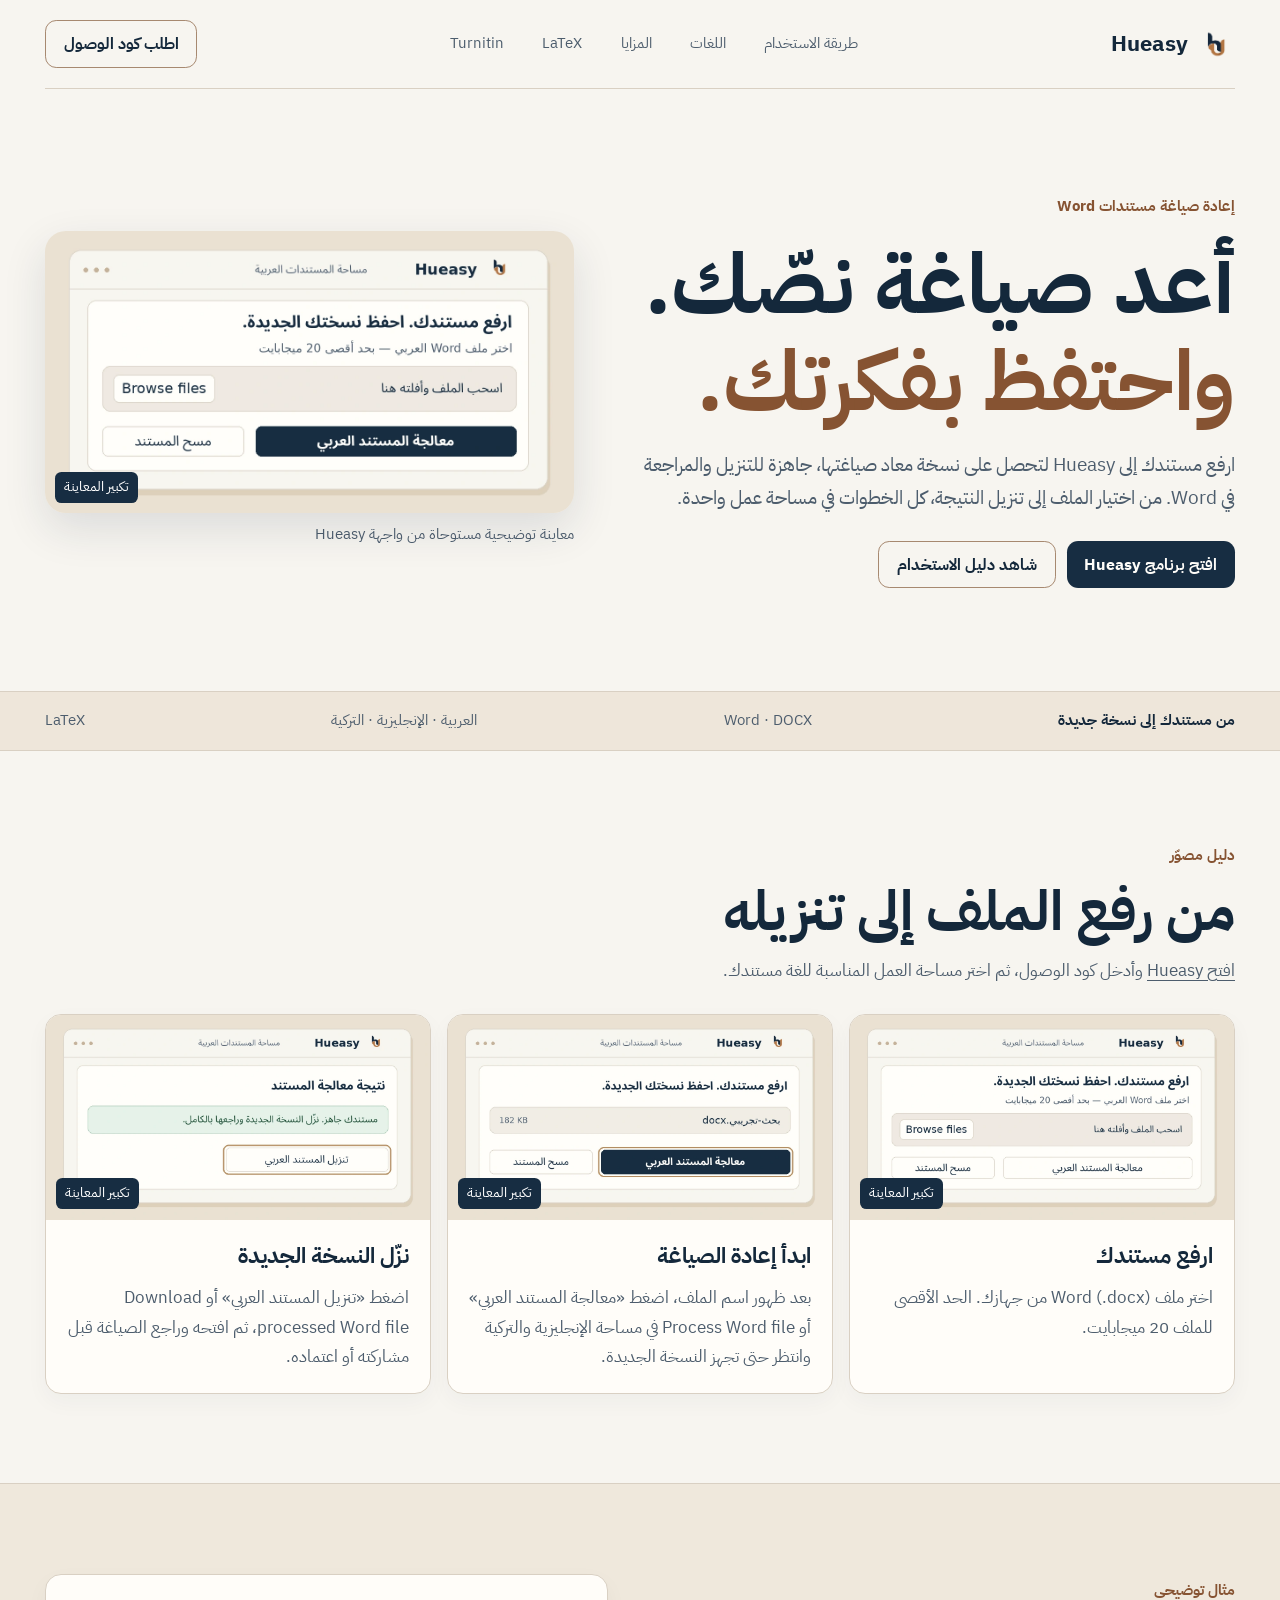
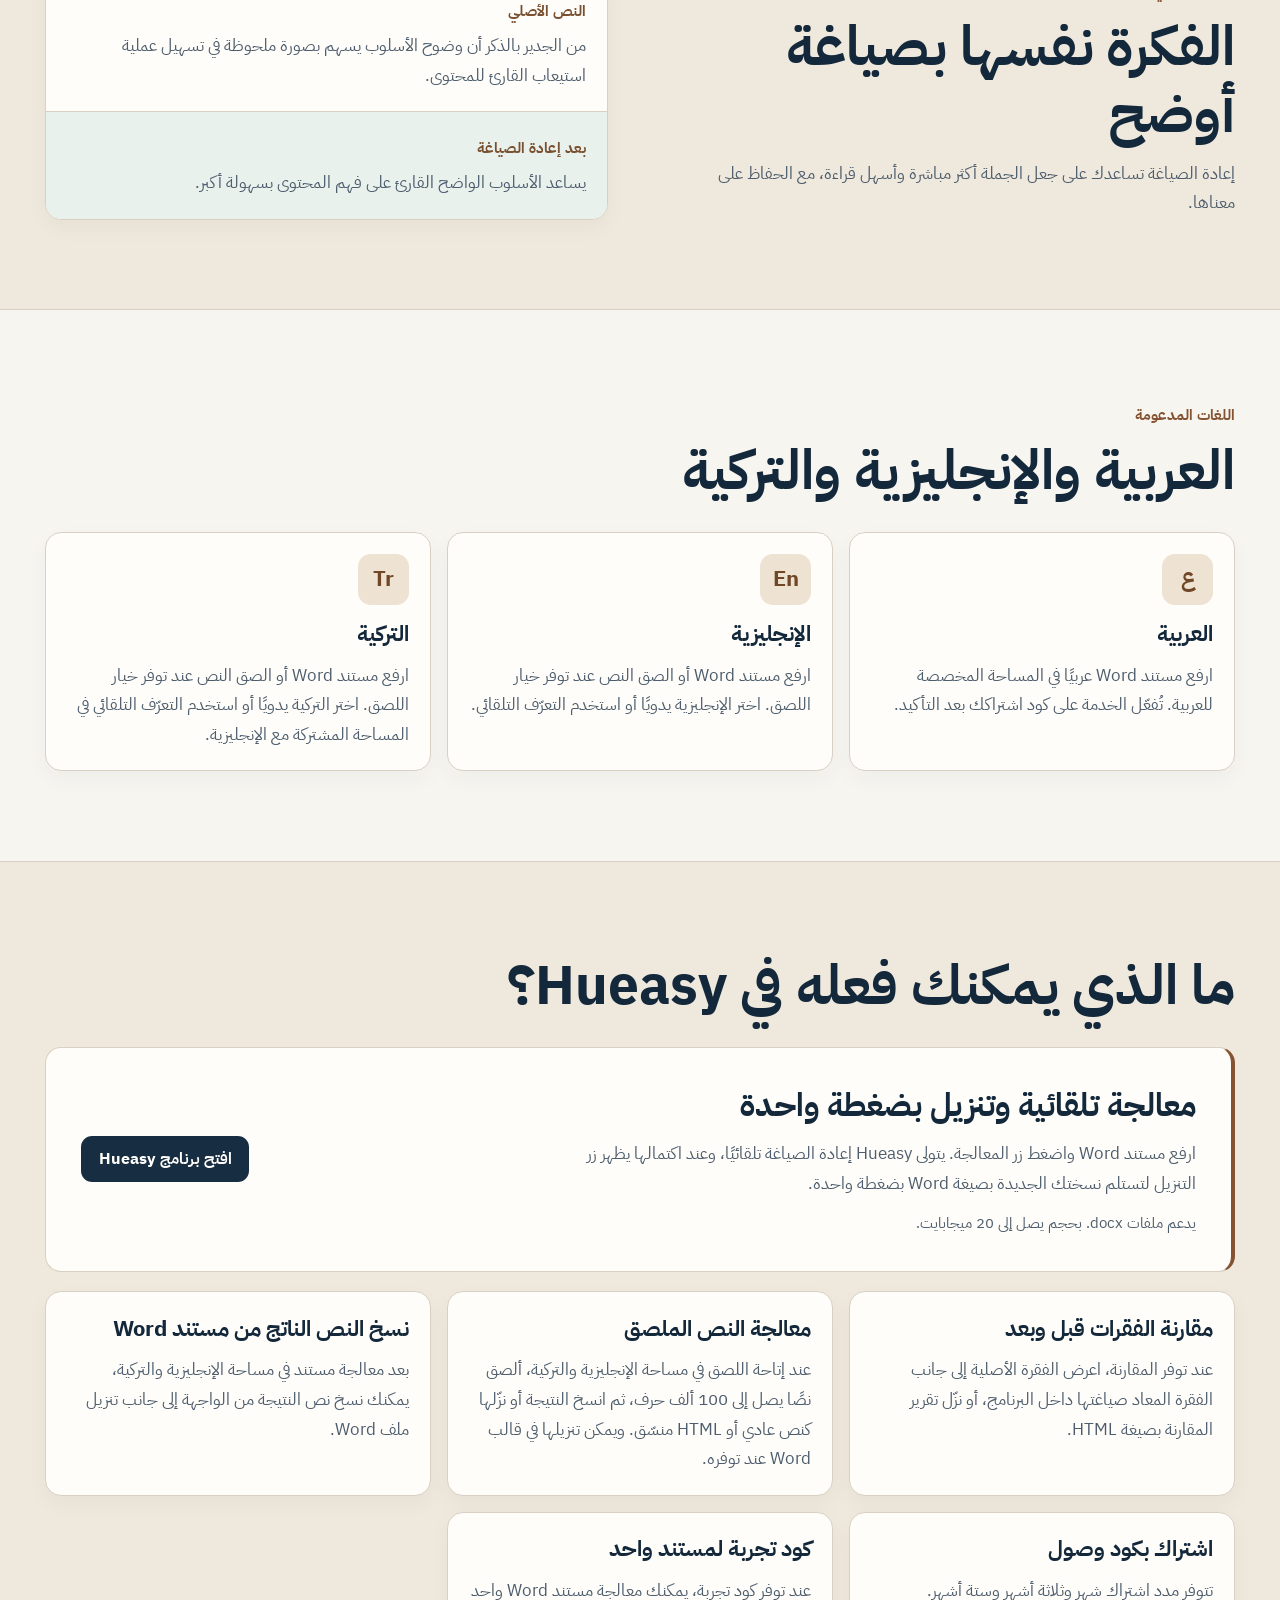
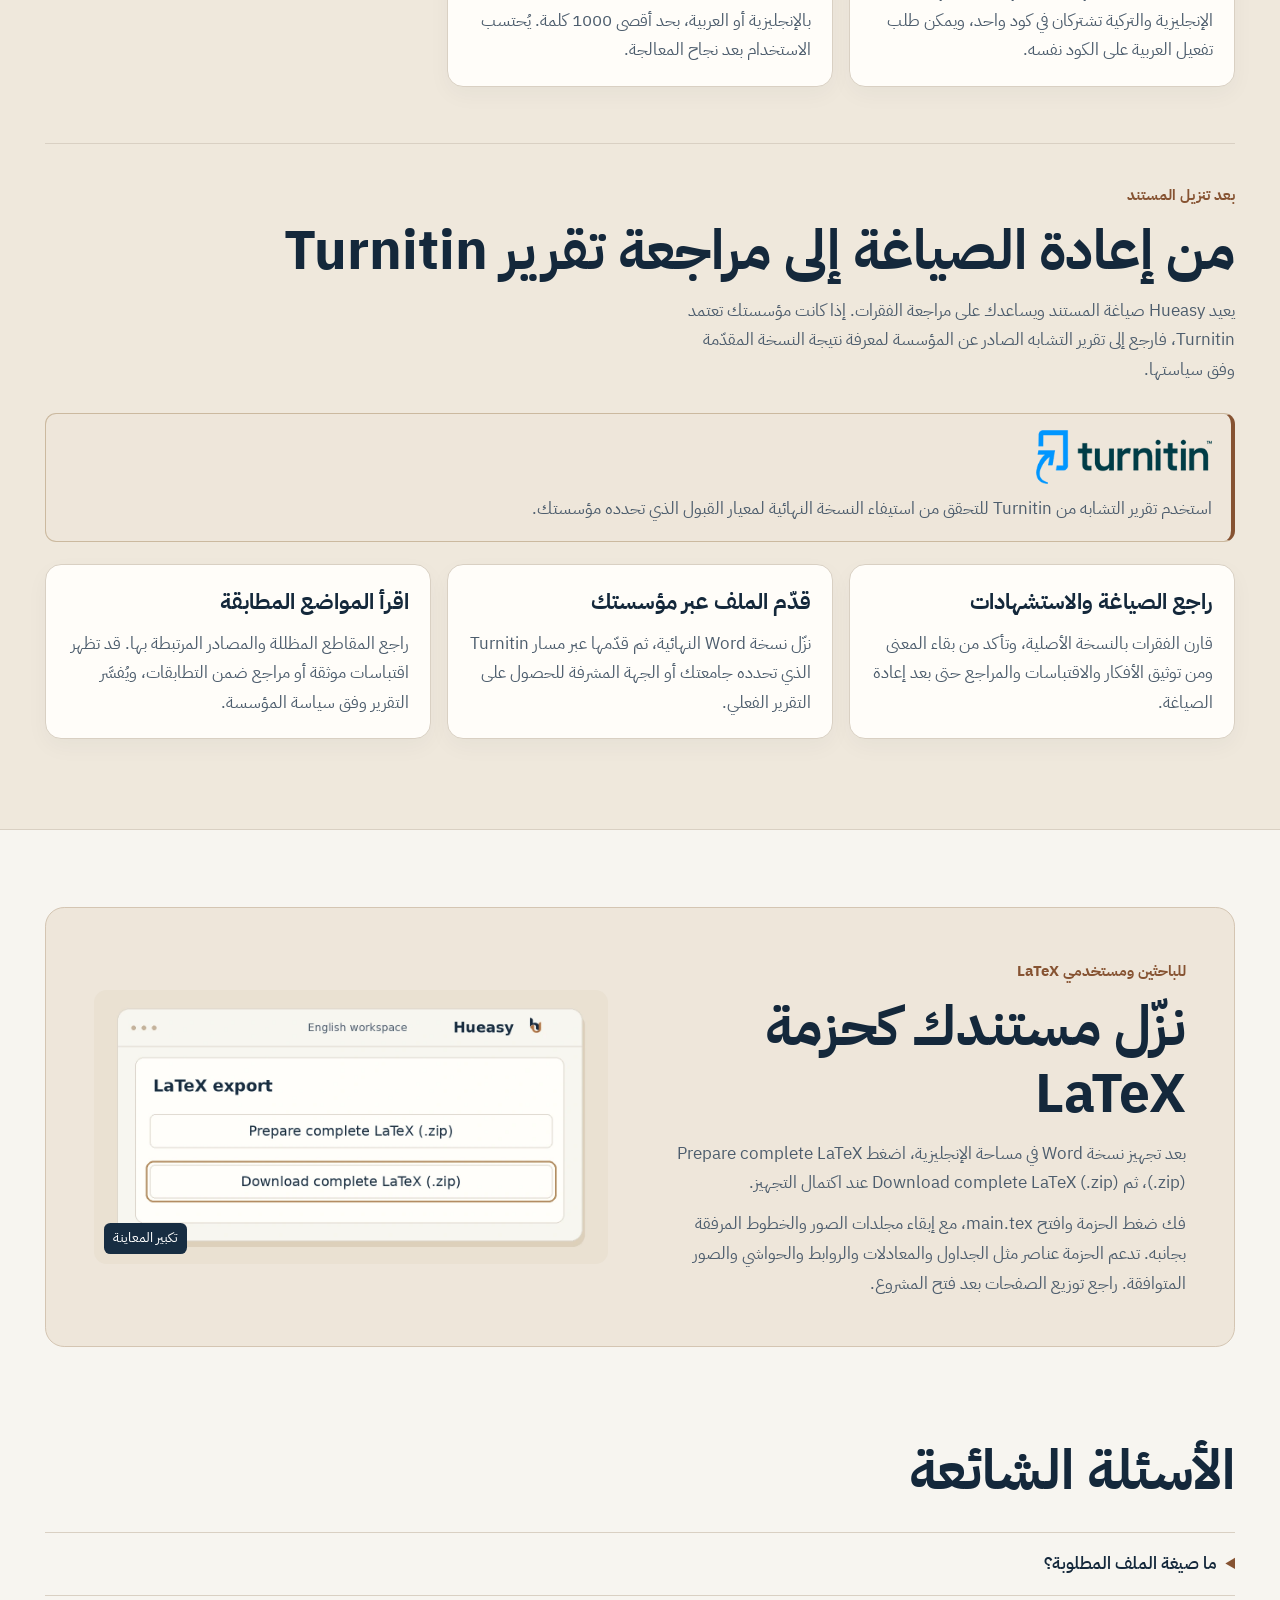
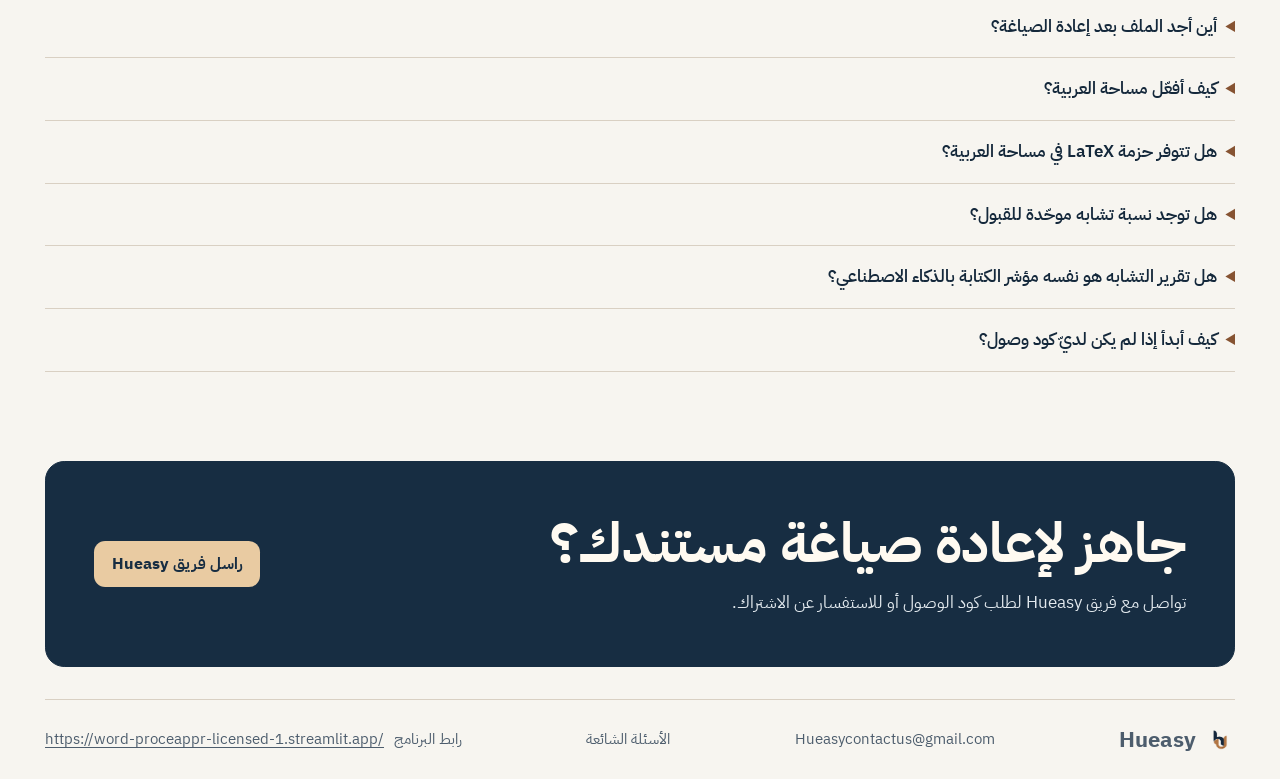
==== hueasy-guide/index.html @ 7aa5fb66 "Integrate Turnitin review into the Hueasy features section" ====
<!doctype html>
<html lang="ar" dir="rtl">
<head>
<meta charset="utf-8">
<meta name="viewport" content="width=device-width,initial-scale=1">
<meta name="description" content="دليل Hueasy لإعادة صياغة مستندات Word بالعربية والإنجليزية والتركية، مع خيار تصدير LaTeX من مساحة الإنجليزية.">
<title>Hueasy | إعادة صياغة المستندات</title>
<link rel="icon" href="mark.png">
<link rel="stylesheet" href="style.css">
</head>
<body>
<a class="skip" href="#main">انتقل إلى المحتوى</a>
<header class="shell nav">
<a href="#" class="brand"><img src="mark.png" alt="" width="38" height="38"><b dir="ltr">Hueasy</b></a>
<nav aria-label="التنقل الرئيسي"><a href="#guide">طريقة الاستخدام</a><a href="#languages">اللغات</a><a href="#features">المزايا</a><a href="#latex">LaTeX</a><a href="#turnitin">Turnitin</a></nav>
<a class="button outline" href="mailto:Hueasycontactus@gmail.com">اطلب كود الوصول</a>
</header>
<main id="main">
<section class="hero shell" aria-labelledby="title">
<div><span class="eyebrow">إعادة صياغة مستندات Word</span>
<h1 id="title">أعد صياغة نصّك.<br><em>واحتفظ بفكرتك.</em></h1>
<p>ارفع مستندك إلى <bdi>Hueasy</bdi> لتحصل على نسخة معاد صياغتها، جاهزة للتنزيل والمراجعة في <bdi>Word</bdi>. من اختيار الملف إلى تنزيل النتيجة، كل الخطوات في مساحة عمل واحدة.</p>
<div class="hero-actions"><a class="button primary" href="https://word-proceappr-licensed-1.streamlit.app/">افتح برنامج Hueasy</a><a class="button outline" href="#guide">شاهد دليل الاستخدام</a></div>
</div>
<figure class="hero-preview"><a class="image-link" href="hero.webp"><img class="hero-art" src="hero.webp" alt="معاينة لواجهة Hueasy في مساحة المستندات العربية، تظهر فيها منطقة رفع الملف وزر المعالجة" width="1200" height="640" fetchpriority="high"><span class="image-action">تكبير المعاينة</span></a><figcaption>معاينة توضيحية مستوحاة من واجهة Hueasy</figcaption></figure>
</section>
<div class="strip"><div class="shell"><span>من مستندك إلى نسخة جديدة</span><span><bdi>Word · DOCX</bdi></span><span>العربية · الإنجليزية · التركية</span><span><bdi>LaTeX</bdi></span></div></div>
<section id="guide" class="section shell">
<div class="section-head"><span class="eyebrow">دليل مصوّر</span><h2>من رفع الملف إلى تنزيله</h2><p><a class="app-link" href="https://word-proceappr-licensed-1.streamlit.app/">افتح <bdi>Hueasy</bdi></a> وأدخل كود الوصول، ثم اختر مساحة العمل المناسبة للغة مستندك.</p></div>
<div class="cards">
<article><a class="image-link" href="upload.webp"><img src="upload.webp" width="1200" height="640" alt="معاينة لمنطقة رفع ملف Word وزر تصفح الملفات" loading="lazy"><span class="image-action">تكبير المعاينة</span></a><div class="card-copy"><h3>ارفع مستندك</h3><p>اختر ملف <bdi>Word (.docx)</bdi> من جهازك. الحد الأقصى للملف 20 ميجابايت.</p></div></article>
<article><a class="image-link" href="rewrite.webp"><img src="rewrite.webp" width="1200" height="640" alt="معاينة لملف محدد مع إبراز زر معالجة المستند العربي" loading="lazy"><span class="image-action">تكبير المعاينة</span></a><div class="card-copy"><h3>ابدأ إعادة الصياغة</h3><p>بعد ظهور اسم الملف، اضغط «معالجة المستند العربي» أو <bdi>Process Word file</bdi> في مساحة الإنجليزية والتركية وانتظر حتى تجهز النسخة الجديدة.</p></div></article>
<article><a class="image-link" href="download.webp"><img src="download.webp" width="1200" height="640" alt="معاينة لرسالة اكتمال المعالجة وزر تنزيل المستند العربي" loading="lazy"><span class="image-action">تكبير المعاينة</span></a><div class="card-copy"><h3>نزّل النسخة الجديدة</h3><p>اضغط «تنزيل المستند العربي» أو <bdi>Download processed Word file</bdi>، ثم افتحه وراجع الصياغة قبل مشاركته أو اعتماده.</p></div></article>
</div>
</section>
<section class="section tint" id="example"><div class="shell split">
<div><span class="eyebrow">مثال توضيحي</span><h2>الفكرة نفسها بصياغة أوضح</h2><p>إعادة الصياغة تساعدك على جعل الجملة أكثر مباشرة وأسهل قراءة، مع الحفاظ على معناها.</p></div>
<div class="sample"><div><small>النص الأصلي</small><p>من الجدير بالذكر أن وضوح الأسلوب يسهم بصورة ملحوظة في تسهيل عملية استيعاب القارئ للمحتوى.</p></div><div><small>بعد إعادة الصياغة</small><p>يساعد الأسلوب الواضح القارئ على فهم المحتوى بسهولة أكبر.</p></div></div>
</div></section>
<section class="section shell" id="languages"><div class="section-head"><span class="eyebrow">اللغات المدعومة</span><h2>العربية والإنجليزية والتركية</h2></div>
<div class="cards languages">
<article><span class="monogram" aria-hidden="true">ع</span><h3>العربية</h3><p>ارفع مستند Word عربيًا في المساحة المخصصة للعربية. تُفعّل الخدمة على كود اشتراكك بعد التأكيد.</p></article>
<article><span class="monogram" aria-hidden="true" dir="ltr">En</span><h3>الإنجليزية</h3><p>ارفع مستند Word أو الصق النص عند توفر خيار اللصق. اختر الإنجليزية يدويًا أو استخدم التعرّف التلقائي.</p></article>
<article><span class="monogram" aria-hidden="true" dir="ltr">Tr</span><h3>التركية</h3><p>ارفع مستند Word أو الصق النص عند توفر خيار اللصق. اختر التركية يدويًا أو استخدم التعرّف التلقائي في المساحة المشتركة مع الإنجليزية.</p></article>
</div></section>
<section class="section tint" id="features"><div class="shell">
<div class="section-head"><h2>ما الذي يمكنك فعله في Hueasy؟</h2></div>
<div class="feature-workflow">
<div><h3>معالجة تلقائية وتنزيل بضغطة واحدة</h3>
<p>ارفع مستند <bdi>Word</bdi> واضغط زر المعالجة. يتولى <bdi>Hueasy</bdi> إعادة الصياغة تلقائيًا، وعند اكتمالها يظهر زر التنزيل لتستلم نسختك الجديدة بصيغة <bdi>Word</bdi> بضغطة واحدة.</p>
<p class="workflow-format">يدعم ملفات <bdi>.docx</bdi> بحجم يصل إلى 20 ميجابايت.</p></div>
<a class="button primary" href="https://word-proceappr-licensed-1.streamlit.app/">افتح برنامج Hueasy</a>
</div>
<div class="cards languages">
<article><h3>مقارنة الفقرات قبل وبعد</h3><p>عند توفر المقارنة، اعرض الفقرة الأصلية إلى جانب الفقرة المعاد صياغتها داخل البرنامج، أو نزّل تقرير المقارنة بصيغة <bdi>HTML</bdi>.</p></article>
<article><h3>معالجة النص الملصق</h3><p>عند إتاحة اللصق في مساحة الإنجليزية والتركية، ألصق نصًا يصل إلى 100 ألف حرف، ثم انسخ النتيجة أو نزّلها كنص عادي أو <bdi>HTML</bdi> منسّق. ويمكن تنزيلها في قالب Word عند توفره.</p></article>
<article><h3>نسخ النص الناتج من مستند Word</h3><p>بعد معالجة مستند في مساحة الإنجليزية والتركية، يمكنك نسخ نص النتيجة من الواجهة إلى جانب تنزيل ملف Word.</p></article>
<article><h3>اشتراك بكود وصول</h3><p>تتوفر مدد اشتراك شهر وثلاثة أشهر وستة أشهر. الإنجليزية والتركية تشتركان في كود واحد، ويمكن طلب تفعيل العربية على الكود نفسه.</p></article>
<article><h3>كود تجربة لمستند واحد</h3><p>عند توفر كود تجربة، يمكنك معالجة مستند <bdi>Word</bdi> واحد بالإنجليزية أو العربية، بحد أقصى 1000 كلمة. يُحتسب الاستخدام بعد نجاح المعالجة.</p></article>
</div>
<section class="feature-turnitin" id="turnitin" aria-labelledby="turnitin-title">
<div class="section-head"><span class="eyebrow">بعد تنزيل المستند</span><h2 id="turnitin-title">من إعادة الصياغة إلى مراجعة تقرير <bdi>Turnitin</bdi></h2><p>يعيد <bdi>Hueasy</bdi> صياغة المستند ويساعدك على مراجعة الفقرات. إذا كانت مؤسستك تعتمد <bdi>Turnitin</bdi>، فارجع إلى تقرير التشابه الصادر عن المؤسسة لمعرفة نتيجة النسخة المقدّمة وفق سياستها.</p></div>
<aside class="turnitin-notice" aria-label="إشعار حول Turnitin"><img src="turnitin-logo.png" alt="شعار Turnitin" width="250" height="76" loading="lazy"><p>استخدم تقرير التشابه من <bdi>Turnitin</bdi> للتحقق من استيفاء النسخة النهائية لمعيار القبول الذي تحدده مؤسستك.</p></aside>
<div class="cards languages turnitin-steps">
<article><h3>راجع الصياغة والاستشهادات</h3><p>قارن الفقرات بالنسخة الأصلية، وتأكد من بقاء المعنى ومن توثيق الأفكار والاقتباسات والمراجع حتى بعد إعادة الصياغة.</p></article>
<article><h3>قدّم الملف عبر مؤسستك</h3><p>نزّل نسخة Word النهائية، ثم قدّمها عبر مسار <bdi>Turnitin</bdi> الذي تحدده جامعتك أو الجهة المشرفة للحصول على التقرير الفعلي.</p></article>
<article><h3>اقرأ المواضع المطابقة</h3><p>راجع المقاطع المظللة والمصادر المرتبطة بها. قد تظهر اقتباسات موثقة أو مراجع ضمن التطابقات، ويُفسَّر التقرير وفق سياسة المؤسسة.</p></article>
</div>
</section>
</div></section>
<section class="shell latex" id="latex"><div class="split">
<div><span class="eyebrow">للباحثين ومستخدمي LaTeX</span><h2>نزّل مستندك كحزمة <bdi>LaTeX</bdi></h2><p>بعد تجهيز نسخة <bdi>Word</bdi> في مساحة الإنجليزية، اضغط <bdi>Prepare complete LaTeX (.zip)</bdi>، ثم <bdi>Download complete LaTeX (.zip)</bdi> عند اكتمال التجهيز.</p><p>فك ضغط الحزمة وافتح <bdi>main.tex</bdi>، مع إبقاء مجلدات الصور والخطوط المرفقة بجانبه. تدعم الحزمة عناصر مثل الجداول والمعادلات والروابط والحواشي والصور المتوافقة. راجع توزيع الصفحات بعد فتح المشروع.</p></div>
<a class="image-link" href="latex.webp"><img src="latex.webp" alt="معاينة لزر تجهيز حزمة LaTeX وزر تنزيلها في مساحة الإنجليزية" width="1200" height="640" loading="lazy"><span class="image-action">تكبير المعاينة</span></a>
</div></section>
<section class="section shell faq" id="faq"><div class="section-head"><h2>الأسئلة الشائعة</h2></div>
<details><summary>ما صيغة الملف المطلوبة؟</summary><p>اختر مستند <bdi>Word</bdi> بامتداد <bdi>.docx</bdi> وبحجم لا يزيد عن 20 ميجابايت. إذا كان مستندك بامتداد <bdi>.doc</bdi>، احفظ نسخة منه بصيغة <bdi>.docx</bdi> أولًا.</p></details>
<details><summary>أين أجد الملف بعد إعادة الصياغة؟</summary><p>يظهر زر تنزيل ملف <bdi>Word</bdi> في مساحة العمل عند اكتمال المعالجة. يظل الملف الأصلي على جهازك، وتُنزل النتيجة كنسخة مستقلة.</p></details>
<details><summary>كيف أفعّل مساحة العربية؟</summary><p>تواصل مع فريق <bdi>Hueasy</bdi> واطلب تفعيل مساحة العربية على كود اشتراكك الحالي.</p></details>
<details><summary>هل تتوفر حزمة LaTeX في مساحة العربية؟</summary><p>يظهر خيار تجهيز الحزمة في مساحة الإنجليزية. في مساحة العربية يمكنك تنزيل المستند المعاد صياغته بصيغة <bdi>Word</bdi>.</p></details>
<details><summary>هل توجد نسبة تشابه موحّدة للقبول؟</summary><p>ارجع إلى الحد وطريقة احتساب النسبة لدى مؤسستك، فقد تختلف المعايير بين المقررات والناشرين. تُراجع المواضع المطابقة والاستشهادات إلى جانب الرقم الإجمالي.</p></details>
<details><summary>هل تقرير التشابه هو نفسه مؤشر الكتابة بالذكاء الاصطناعي؟</summary><p>يقيس تقرير التشابه التطابق مع المصادر. مؤشر الكتابة بالذكاء الاصطناعي، عند إتاحته، يظهر بصورة منفصلة وتفسّره المؤسسة وفق سياستها.</p></details>
<details><summary>كيف أبدأ إذا لم يكن لديّ كود وصول؟</summary><p>راسل فريق <bdi>Hueasy</bdi> لطلب الكود ومعرفة خيارات الاشتراك.</p></details>
</section>
<section class="shell cta"><div><h2>جاهز لإعادة صياغة مستندك؟</h2><p>تواصل مع فريق <bdi>Hueasy</bdi> لطلب كود الوصول أو للاستفسار عن الاشتراك.</p></div><a class="button primary" href="mailto:Hueasycontactus@gmail.com">راسل فريق Hueasy</a></section>
</main>
<footer class="shell footer"><a class="brand" href="#"><img src="mark.png" alt="" width="30" height="30"><b dir="ltr">Hueasy</b></a><a href="mailto:Hueasycontactus@gmail.com" dir="ltr">Hueasycontactus@gmail.com</a><a href="#faq">الأسئلة الشائعة</a><div class="footer-app"><span>رابط البرنامج</span><a class="app-link" href="https://word-proceappr-licensed-1.streamlit.app/" dir="ltr">https://word-proceappr-licensed-1.streamlit.app/</a></div></footer>
</body></html>
---- hueasy-guide/style.css ----
@import url('https://fonts.googleapis.com/css2?family=IBM+Plex+Sans+Arabic:wght@400;500;600;700&display=swap');
:root{--bg:#0a1022;--panel:#141d36;--off:#eff1ff;--muted:#c0c9e1;--accent:#c4afff;--line:#333d5f;color-scheme:dark;font-family:"IBM Plex Sans Arabic",Tahoma,Arial,sans-serif;background:var(--bg);color:var(--off)}
*{box-sizing:border-box}html{scroll-behavior:smooth}body{margin:0;font-size:1.06rem;line-height:1.75}a{color:inherit;text-decoration:none}img{display:block;max-width:100%;height:auto}h1,h2,h3,p{margin:0}h1{font-size:clamp(2.8rem,6.6vw,6rem);line-height:1.15;letter-spacing:-.055em;margin:.45rem 0 1.2rem}h1 em{font-style:normal;color:var(--accent)}h2{font-size:clamp(2rem,4.3vw,3.45rem);letter-spacing:-.035em;line-height:1.22}h3{font-size:1.4rem;line-height:1.4}p{color:var(--muted);margin-block-start:.7rem;max-inline-size:55ch}.shell{width:min(100% - 3rem,1190px);margin-inline:auto}.skip{position:fixed;inset-inline-start:1rem;top:-100px;background:white;color:#101630;padding:.6rem 1rem;z-index:2}.skip:focus{top:1rem}
.nav,.footer{display:flex;align-items:center;justify-content:space-between;gap:1.1rem;padding-block:1.25rem}.nav{border-bottom:1px solid var(--line)}.nav nav{display:flex;gap:clamp(.8rem,3vw,2.4rem);font-size:.96rem;color:var(--muted)}.brand{display:inline-flex;align-items:center;gap:.55rem;font-size:1.4rem;white-space:nowrap}.brand img{border-radius:.45rem}.button{display:inline-flex;align-items:center;justify-content:center;min-height:44px;padding:.55rem 1.1rem;border-radius:.7rem;font-weight:700;font-size:1rem}.primary{background:var(--accent);color:#17112d}.outline{border:1px solid #7766a6;color:#e5d9ff}.button:hover{filter:brightness(1.12)}a:focus-visible,summary:focus-visible{outline:2px solid var(--accent);outline-offset:5px}
.hero{display:grid;grid-template-columns:1.13fr 1fr;gap:2rem;align-items:center;padding-block:clamp(3.1rem,8vw,6.8rem)}.hero p{font-size:1.18rem;margin-block-end:1.6rem}.hero-art{width:100%;border-radius:1.3rem;box-shadow:0 20px 75px #070816;aspect-ratio:3/2;object-fit:cover}.eyebrow{color:var(--accent);font-size:.92rem;font-weight:700;display:inline-block;margin-block-end:.55rem}.strip{background:#111a32;border-block:1px solid var(--line)}.strip .shell{display:flex;justify-content:space-between;gap:1rem;flex-wrap:wrap;padding-block:1rem;font-size:.92rem;color:var(--muted)}.strip span:first-child{color:var(--off);font-weight:700}
.section{padding-block:clamp(3.2rem,7vw,6rem);scroll-margin-top:1rem}.section-head{margin-bottom:1.75rem}.cards{display:grid;grid-template-columns:repeat(3,1fr);gap:1rem}.cards article,.sample{background:var(--panel);border:1px solid var(--line);border-radius:1rem;overflow:hidden}.cards img{width:100%;aspect-ratio:15/8;object-fit:cover}.card-copy,.languages article,.sample div{padding:1.3rem}.tint{background:#101930;border-block:1px solid var(--line)}.split{display:grid;grid-template-columns:1fr 1fr;align-items:center;gap:clamp(1.1rem,5vw,4.5rem)}.sample div+div{border-top:1px solid var(--line);background:#29224e}.sample small{color:#dccfff;font-weight:700;font-size:.92rem}.sample p{margin-top:.35rem}.monogram{background:#2d2550;color:#dccfff;display:inline-grid;place-items:center;width:3.2rem;height:3.2rem;border-radius:.8rem;font-size:1.35rem;font-weight:700;margin-bottom:.8rem}.latex,.cta{background:linear-gradient(125deg,#151d38,#252048);border:1px solid #4b4272;border-radius:1.2rem;padding:clamp(1.25rem,4vw,3rem)}.latex img{border-radius:.8rem;width:100%}.faq details{border-top:1px solid var(--line);padding:1rem 0}.faq details:last-child{border-bottom:1px solid var(--line)}summary{cursor:pointer;font-weight:600}summary::marker{color:var(--accent)}.faq details p{padding-inline-start:1.2rem}.cta{display:flex;align-items:center;justify-content:space-between;gap:1.2rem}.cta .button{flex-shrink:0}.footer{margin-block-start:2rem;border-top:1px solid var(--line);flex-wrap:wrap;color:var(--muted);font-size:.95rem}.footer a:hover,.nav a:hover{color:#f6edff}
@media(max-width:760px){.shell{width:min(100% - 2rem,1190px)}.hero,.split{grid-template-columns:1fr}.cards{grid-template-columns:1fr}.nav{flex-wrap:wrap}.nav nav{order:3;width:100%;justify-content:space-between}.strip .shell{display:grid;grid-template-columns:1fr 1fr}.cta{align-items:flex-start;flex-direction:column}}
@media(prefers-reduced-motion:reduce){html{scroll-behavior:auto}}

.hero-preview { margin: 0; }
.hero-preview .hero-art { aspect-ratio: auto; }
.hero-preview figcaption { margin-block-start: .55rem; color: var(--muted); font-size: .92rem; }

/* Product colors across the public guide. */
:root {
  --bg: #f7f5f0;
  --panel: #fffdf9;
  --off: #14283b;
  --muted: #4d5d6d;
  --accent: #865332;
  --line: #d9d0c3;
  color-scheme: light;
}
h1, h2 { letter-spacing: normal; }
.nav a:hover, .footer a:hover { color: var(--accent); }
.nav .outline { border-color: #a78970; color: var(--off); }
.primary { background: #172d42; color: #fffdf9; }
.nav .primary:hover, .primary:hover { color: #fffdf9; }
.hero { gap: clamp(1.5rem, 5vw, 4rem); }
.hero-preview .hero-art { box-shadow: 0 16px 44px #172d421f; }
.strip { background: #eee6da; }
.tint { background: #efe8dc; }
.cards article, .sample { box-shadow: 0 8px 22px #172d420a; }
.sample div + div { background: #e9f1ed; }
.sample small { color: #795131; }
.monogram { background: #eee3d3; color: #714827; }
.latex { background: #eee6da; border-color: #d4c5b2; }
.cta { background: #172d42; border-color: #172d42; color: #fffaf1; }
.cta p { color: #e2e9ee; }
.cta .primary { background: #e9cba2; color: #172d42; }
.image-link { position: relative; display: block; }
.image-action {
  position: absolute;
  inset-inline-end: .65rem;
  inset-block-end: .65rem;
  background: #172d42;
  color: #fff;
  border-radius: .4rem;
  padding: .2rem .55rem;
  font-size: .88rem;
}
.image-link:hover .image-action { background: #2e506a; }

#features { margin-block-end: clamp(3rem, 6vw, 5rem); }
.nav nav { flex-wrap: wrap; }

.turnitin-notice {
  border: 1px solid #cbb99f;
  border-inline-start: 4px solid var(--accent);
  border-radius: .7rem;
  padding: 1.05rem 1.2rem;
  background: #eee6da;
  margin-block: 1.4rem;
}
.turnitin-notice strong { display: inline-block; }
.turnitin-notice p { max-inline-size: 72ch; margin-block-start: .25rem; }
#turnitin + .faq { padding-block-start: 0; }

.hero-actions { display: flex; flex-wrap: wrap; gap: .7rem; }
.hero-actions .outline { border-color: #a78970; color: var(--off); }
.app-link { text-decoration: underline; text-underline-offset: .23em; }
.footer-app { display: flex; flex-wrap: wrap; gap: .3rem .6rem; min-width: 0; }
.footer-app a { overflow-wrap: anywhere; }

.feature-workflow {
  display: flex;
  flex-wrap: wrap;
  align-items: center;
  justify-content: space-between;
  gap: 1.15rem 2rem;
  margin-block-end: 1.2rem;
  padding: clamp(1.25rem, 3vw, 2.2rem);
  background: var(--panel);
  border: 1px solid var(--line);
  border-inline-start: .3rem solid var(--accent);
  border-radius: 1rem;
}
.feature-workflow h3 { font-size: clamp(1.45rem, 3vw, 2rem); }
.feature-workflow p { max-inline-size: 65ch; }
.feature-workflow .workflow-format { font-size: .93rem; }

.turnitin-notice img {
  inline-size: min(100%, 11rem);
  block-size: auto;
  margin-block-end: .65rem;
}

.feature-turnitin {
  margin-block-start: clamp(2rem, 5vw, 3.5rem);
  padding-block-start: clamp(1.5rem, 3vw, 2.25rem);
  border-block-start: 1px solid var(--line);
  scroll-margin-block-start: 1rem;
}
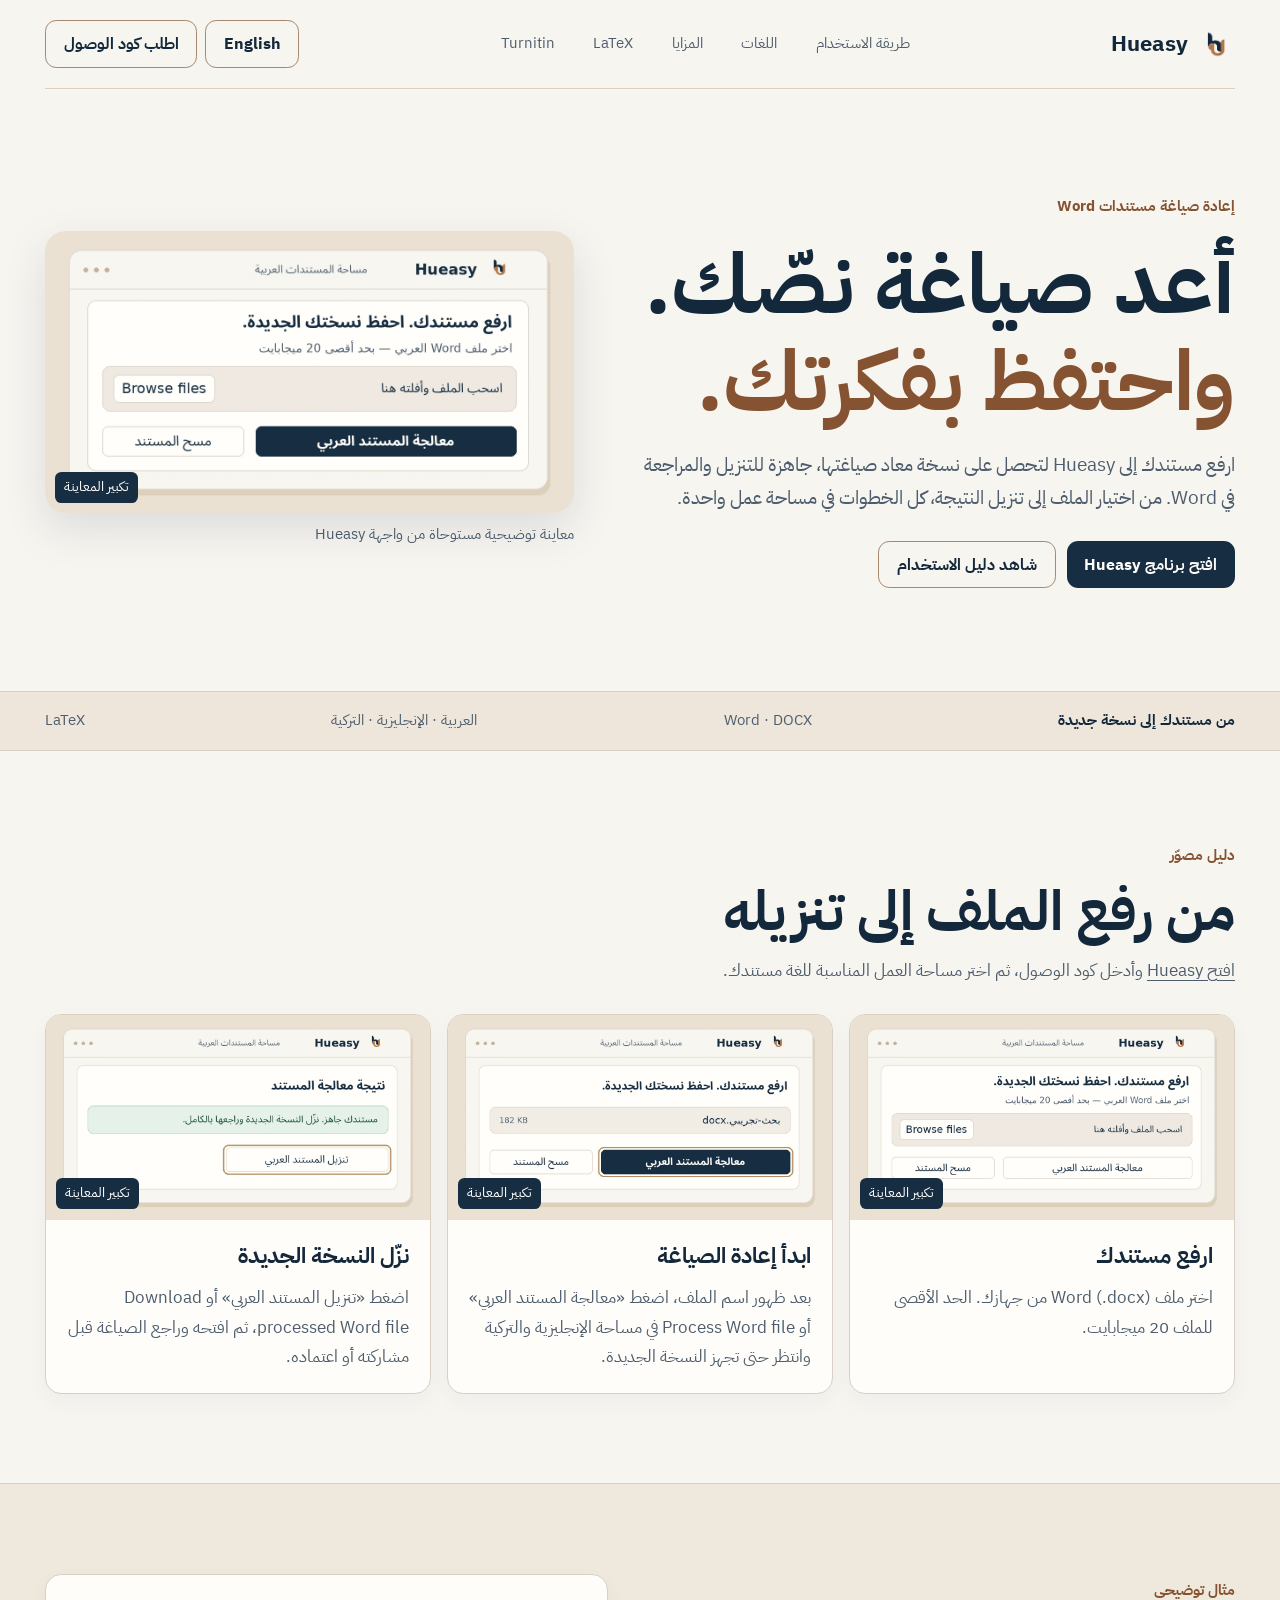
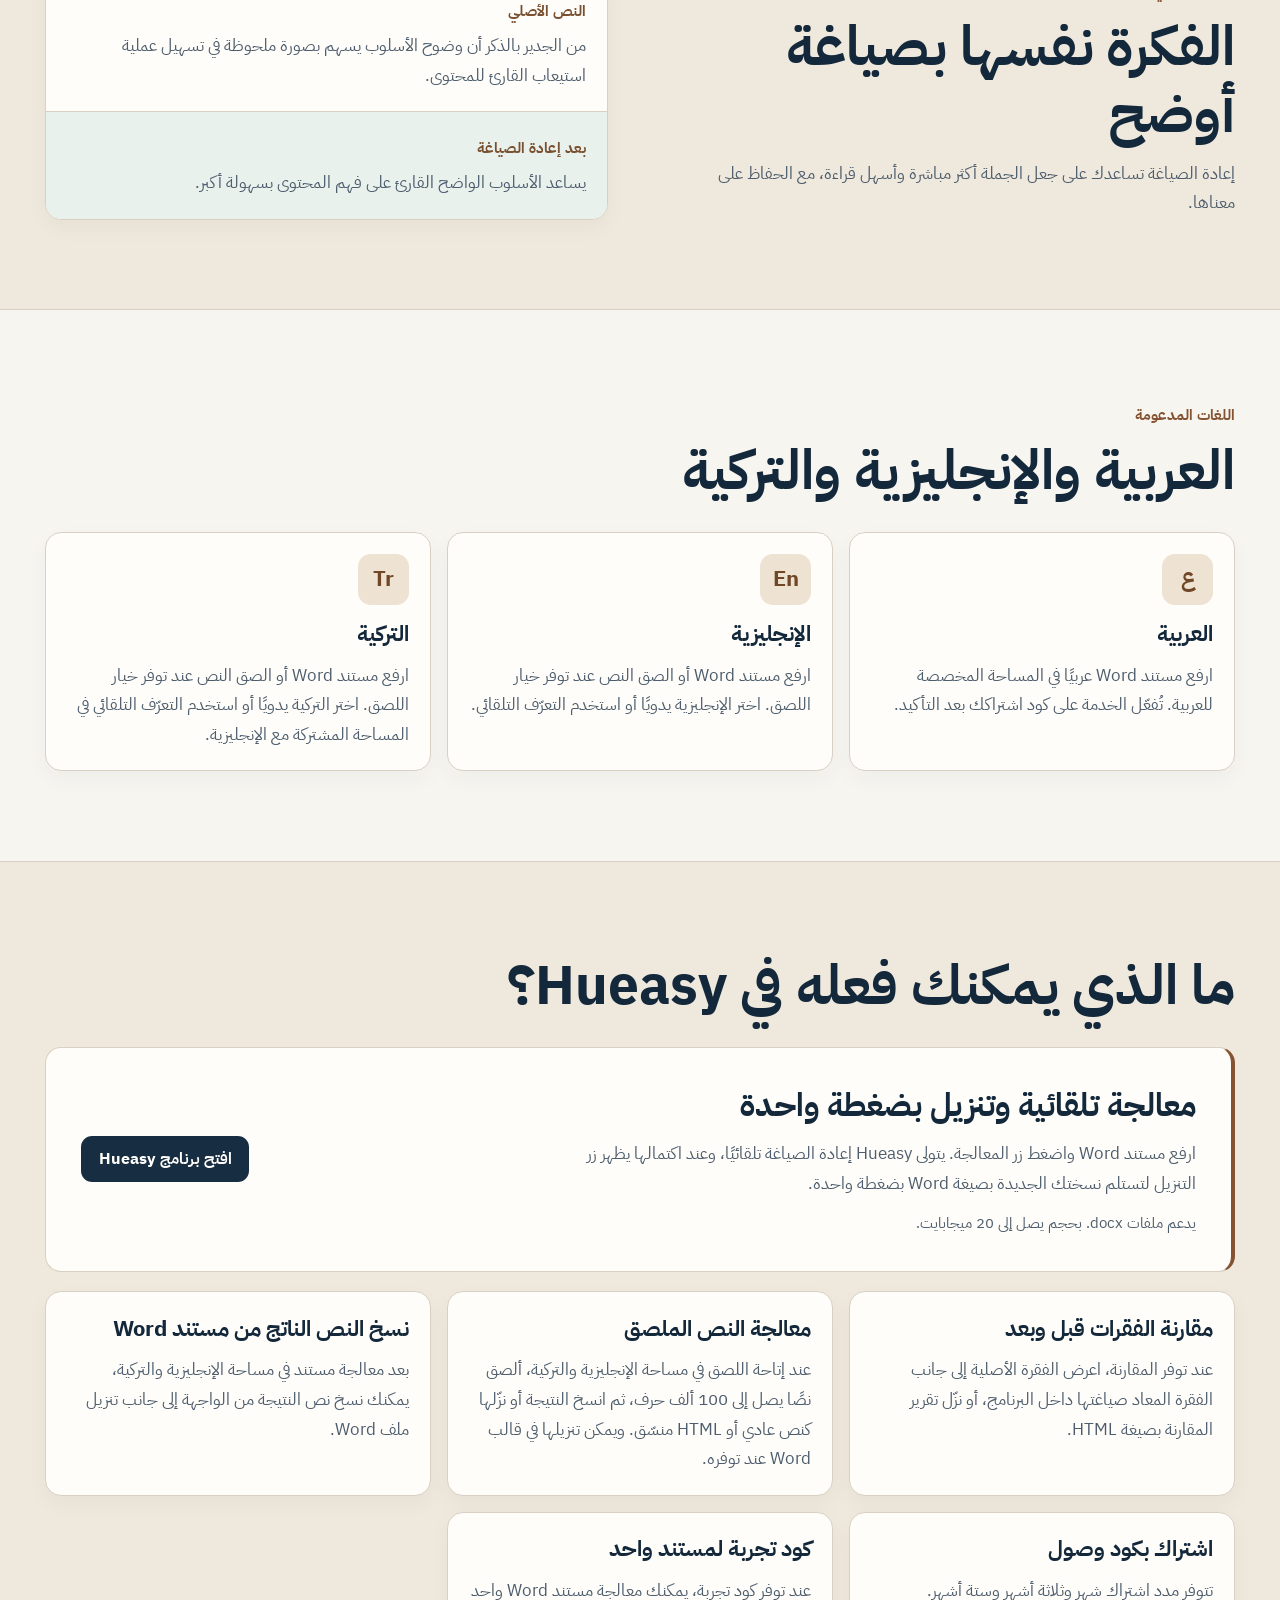
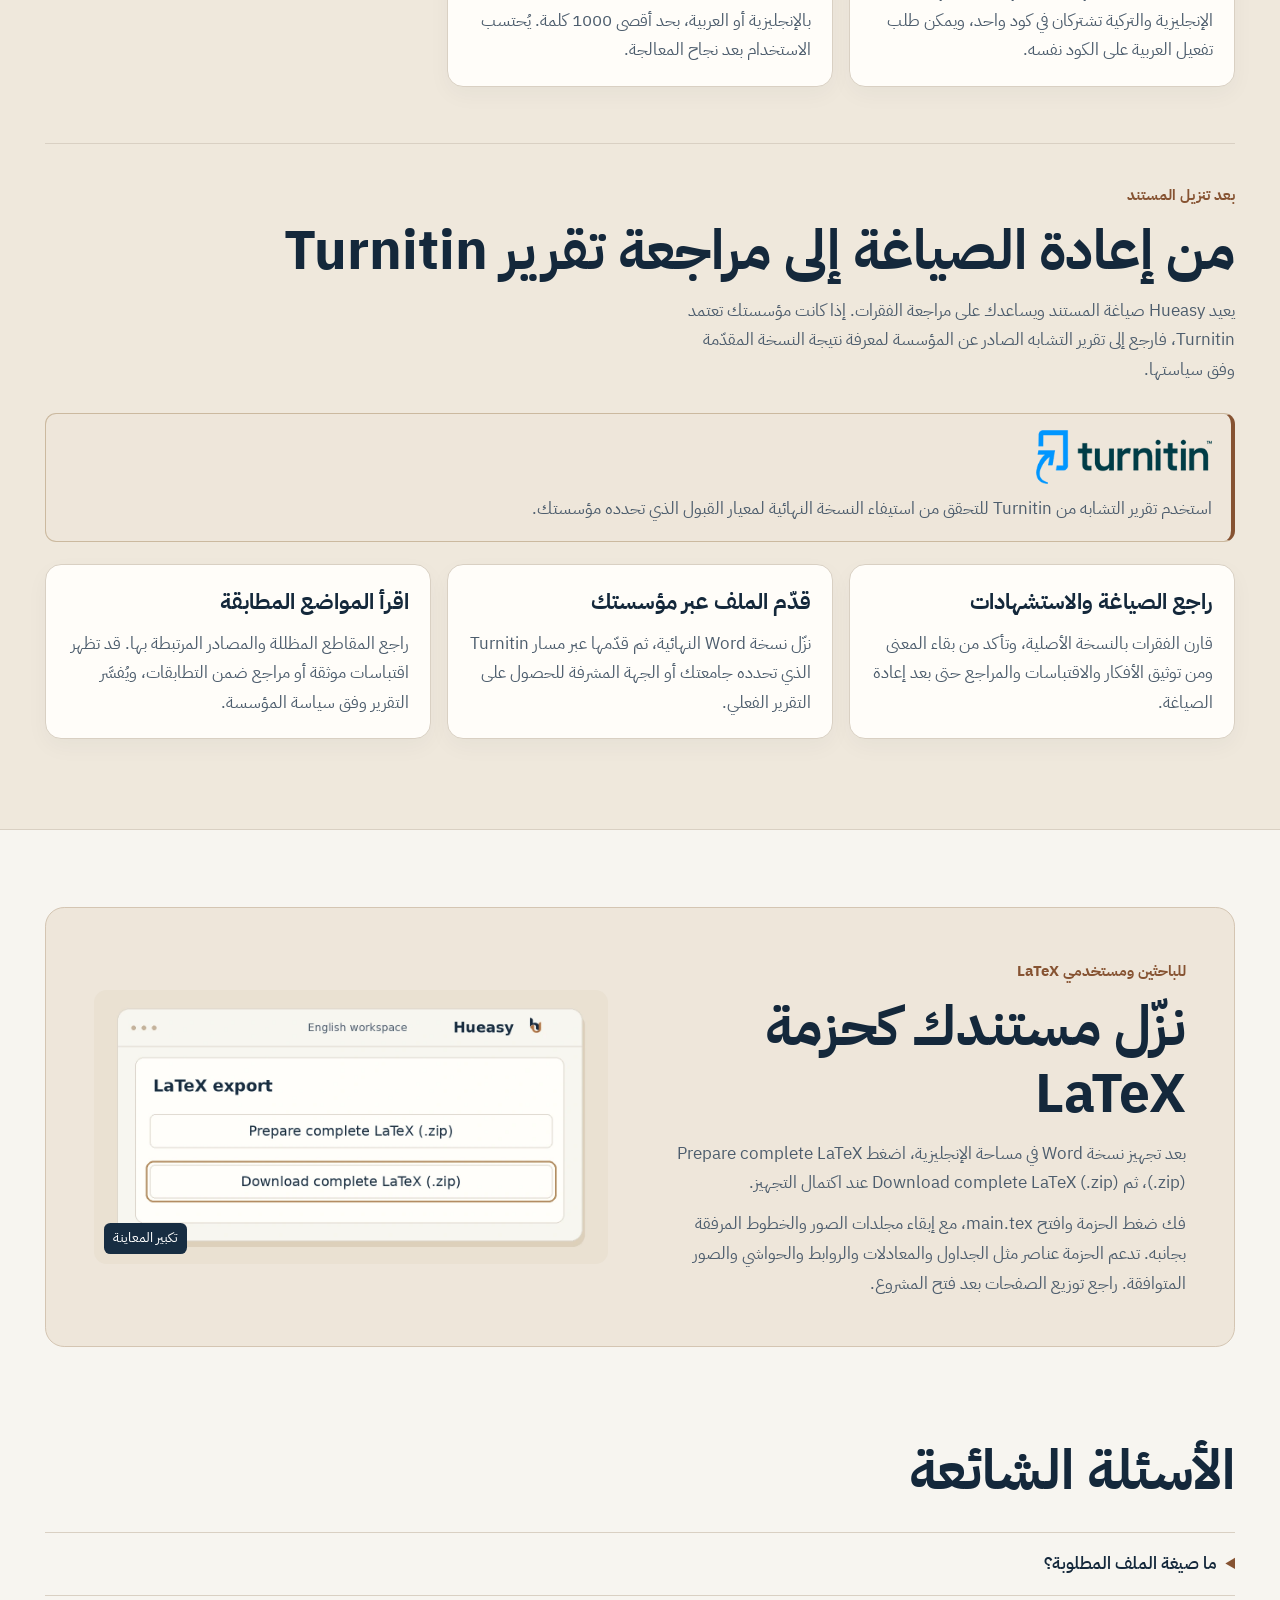
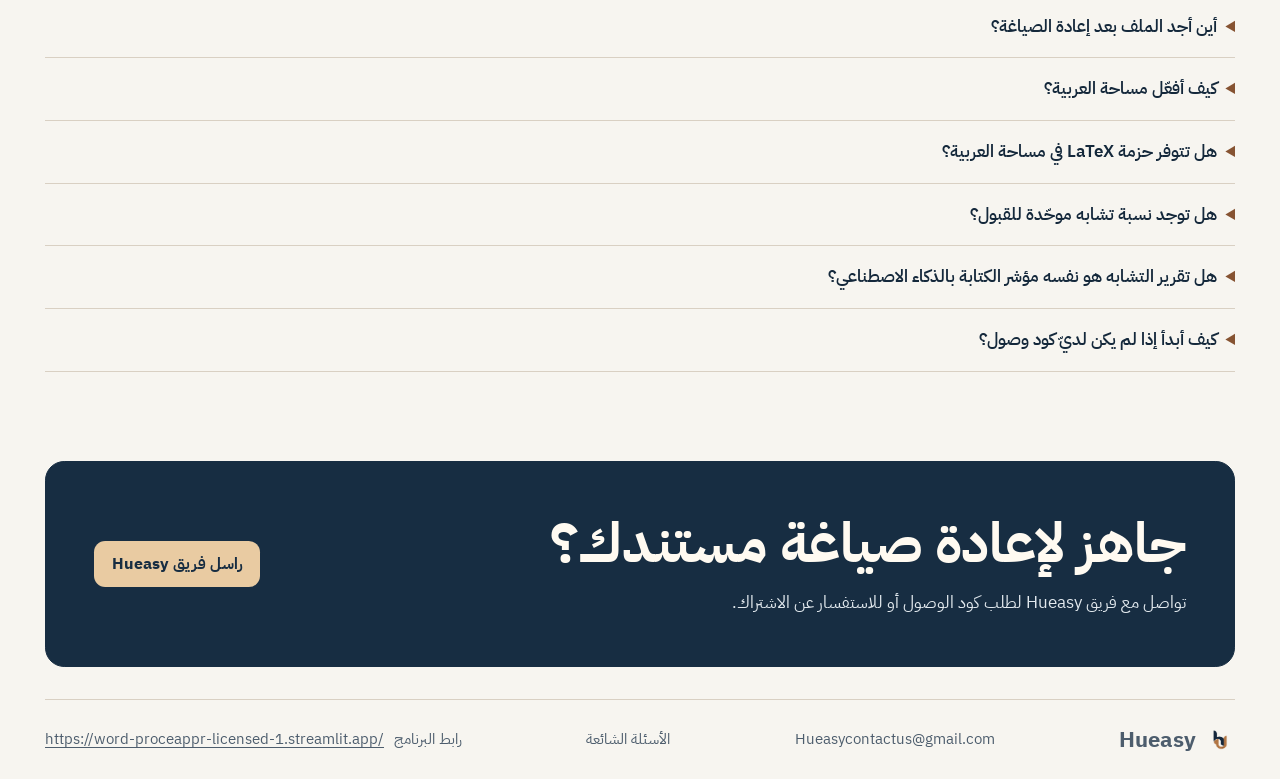
==== commit 91f9e07a: "Add English edition and language switch to Hueasy guide" ====
--- a/hueasy-guide/index.html
+++ b/hueasy-guide/index.html
@@ -6,6 +6,7 @@
 <meta name="description" content="دليل Hueasy لإعادة صياغة مستندات Word بالعربية والإنجليزية والتركية، مع خيار تصدير LaTeX من مساحة الإنجليزية.">
 <title>Hueasy | إعادة صياغة المستندات</title>
 <link rel="icon" href="mark.png">
+<link rel="alternate" hreflang="en" href="en.html">
 <link rel="stylesheet" href="style.css">
 </head>
 <body>
@@ -13,7 +14,7 @@
 <header class="shell nav">
 <a href="#" class="brand"><img src="mark.png" alt="" width="38" height="38"><b dir="ltr">Hueasy</b></a>
 <nav aria-label="التنقل الرئيسي"><a href="#guide">طريقة الاستخدام</a><a href="#languages">اللغات</a><a href="#features">المزايا</a><a href="#latex">LaTeX</a><a href="#turnitin">Turnitin</a></nav>
-<a class="button outline" href="mailto:Hueasycontactus@gmail.com">اطلب كود الوصول</a>
+<div class="header-actions"><a class="button outline" href="en.html" lang="en" hreflang="en">English</a><a class="button outline" href="mailto:Hueasycontactus@gmail.com">اطلب كود الوصول</a></div>
 </header>
 <main id="main">
 <section class="hero shell" aria-labelledby="title">
--- a/hueasy-guide/style.css
+++ b/hueasy-guide/style.css
@@ -101,3 +101,8 @@
   border-block-start: 1px solid var(--line);
   scroll-margin-block-start: 1rem;
 }
+
+.header-actions { display: flex; flex-wrap: wrap; gap: .5rem; }
+@media (max-width: 440px) {
+  .header-actions .button { padding-inline: .65rem; font-size: .9rem; }
+}
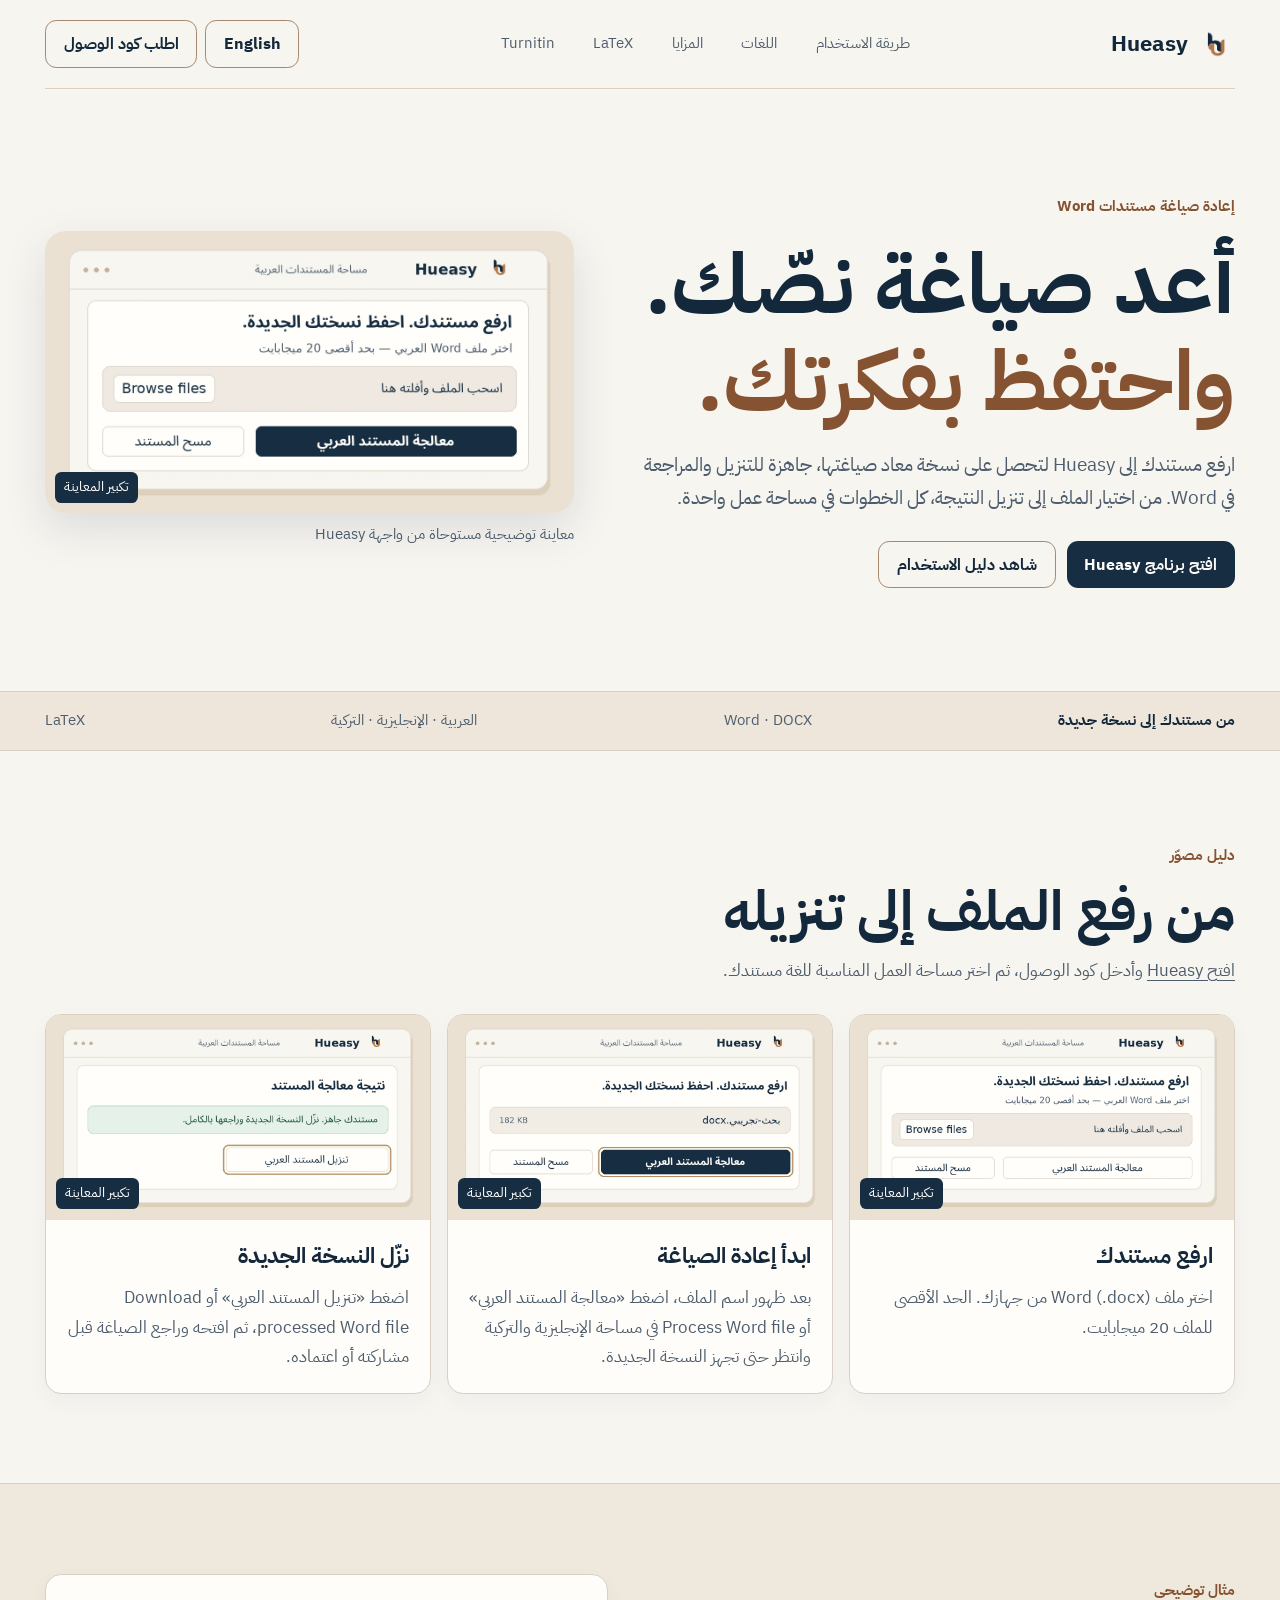
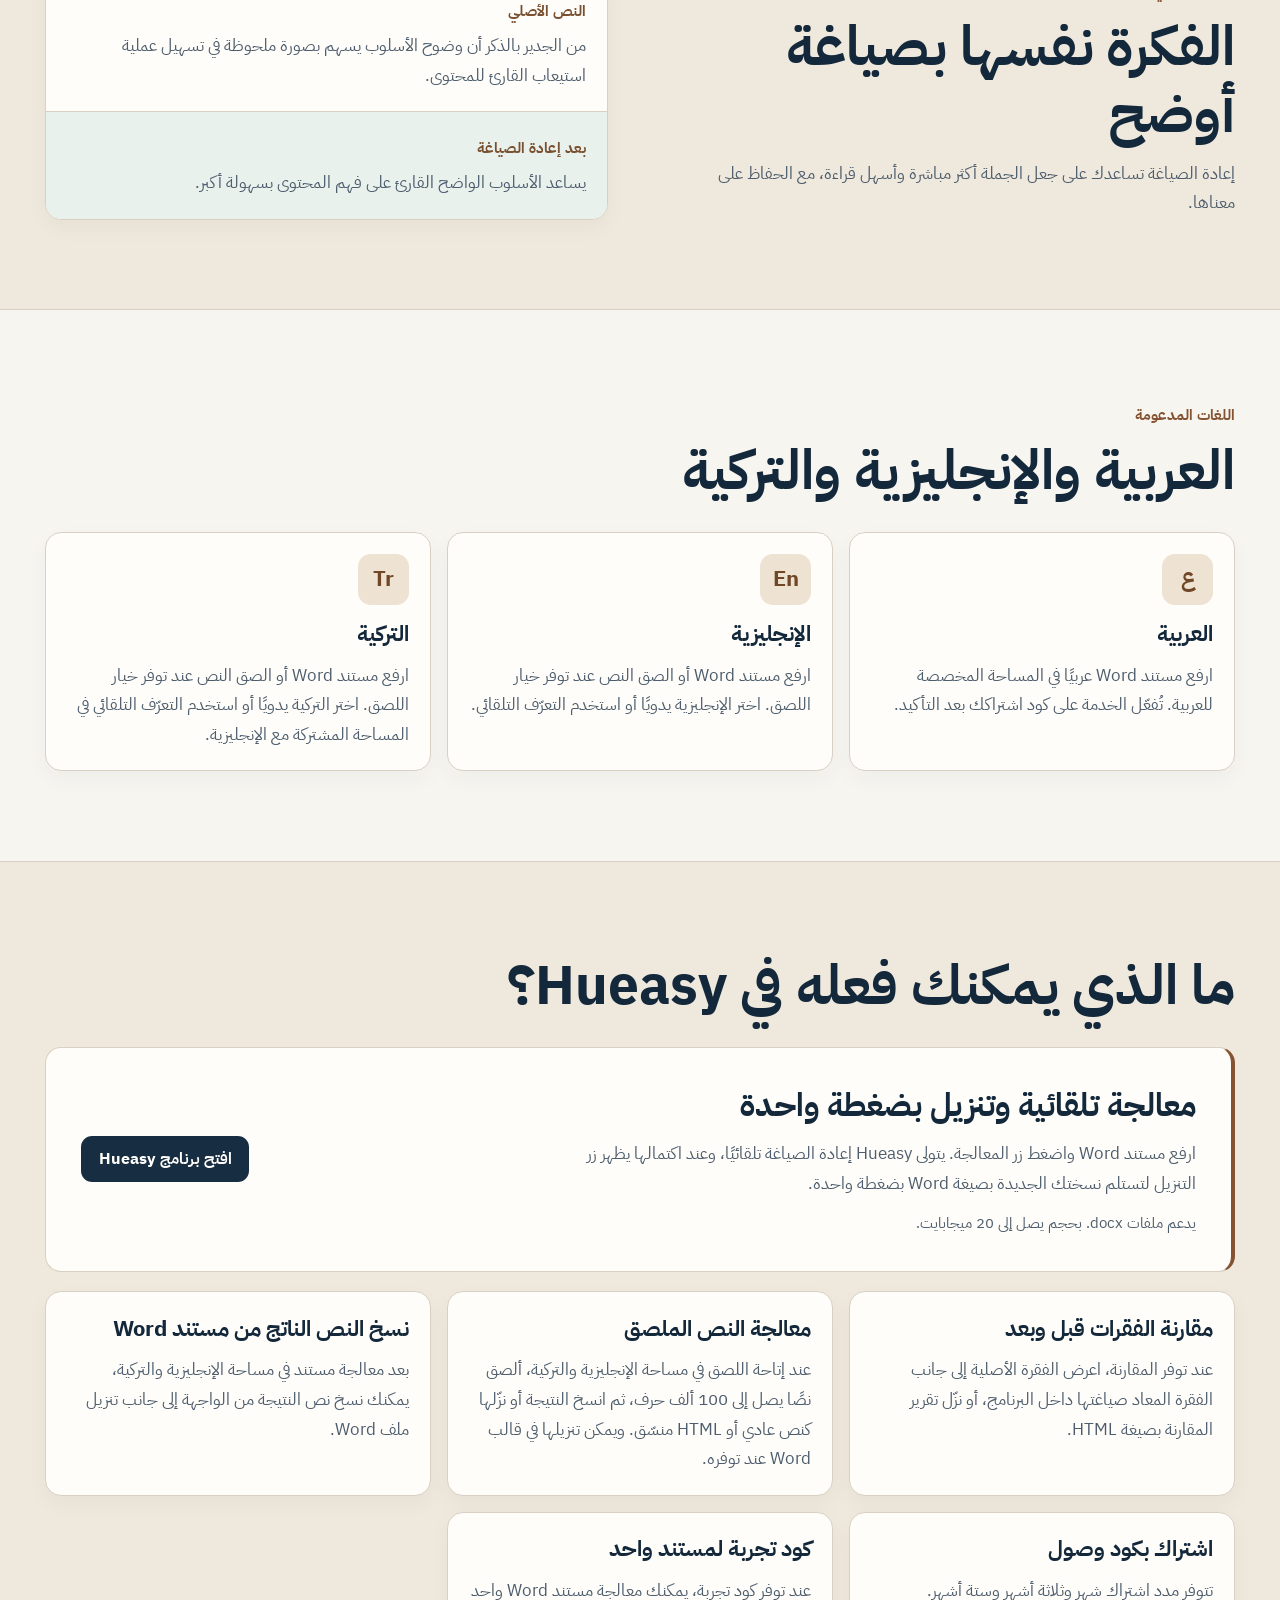
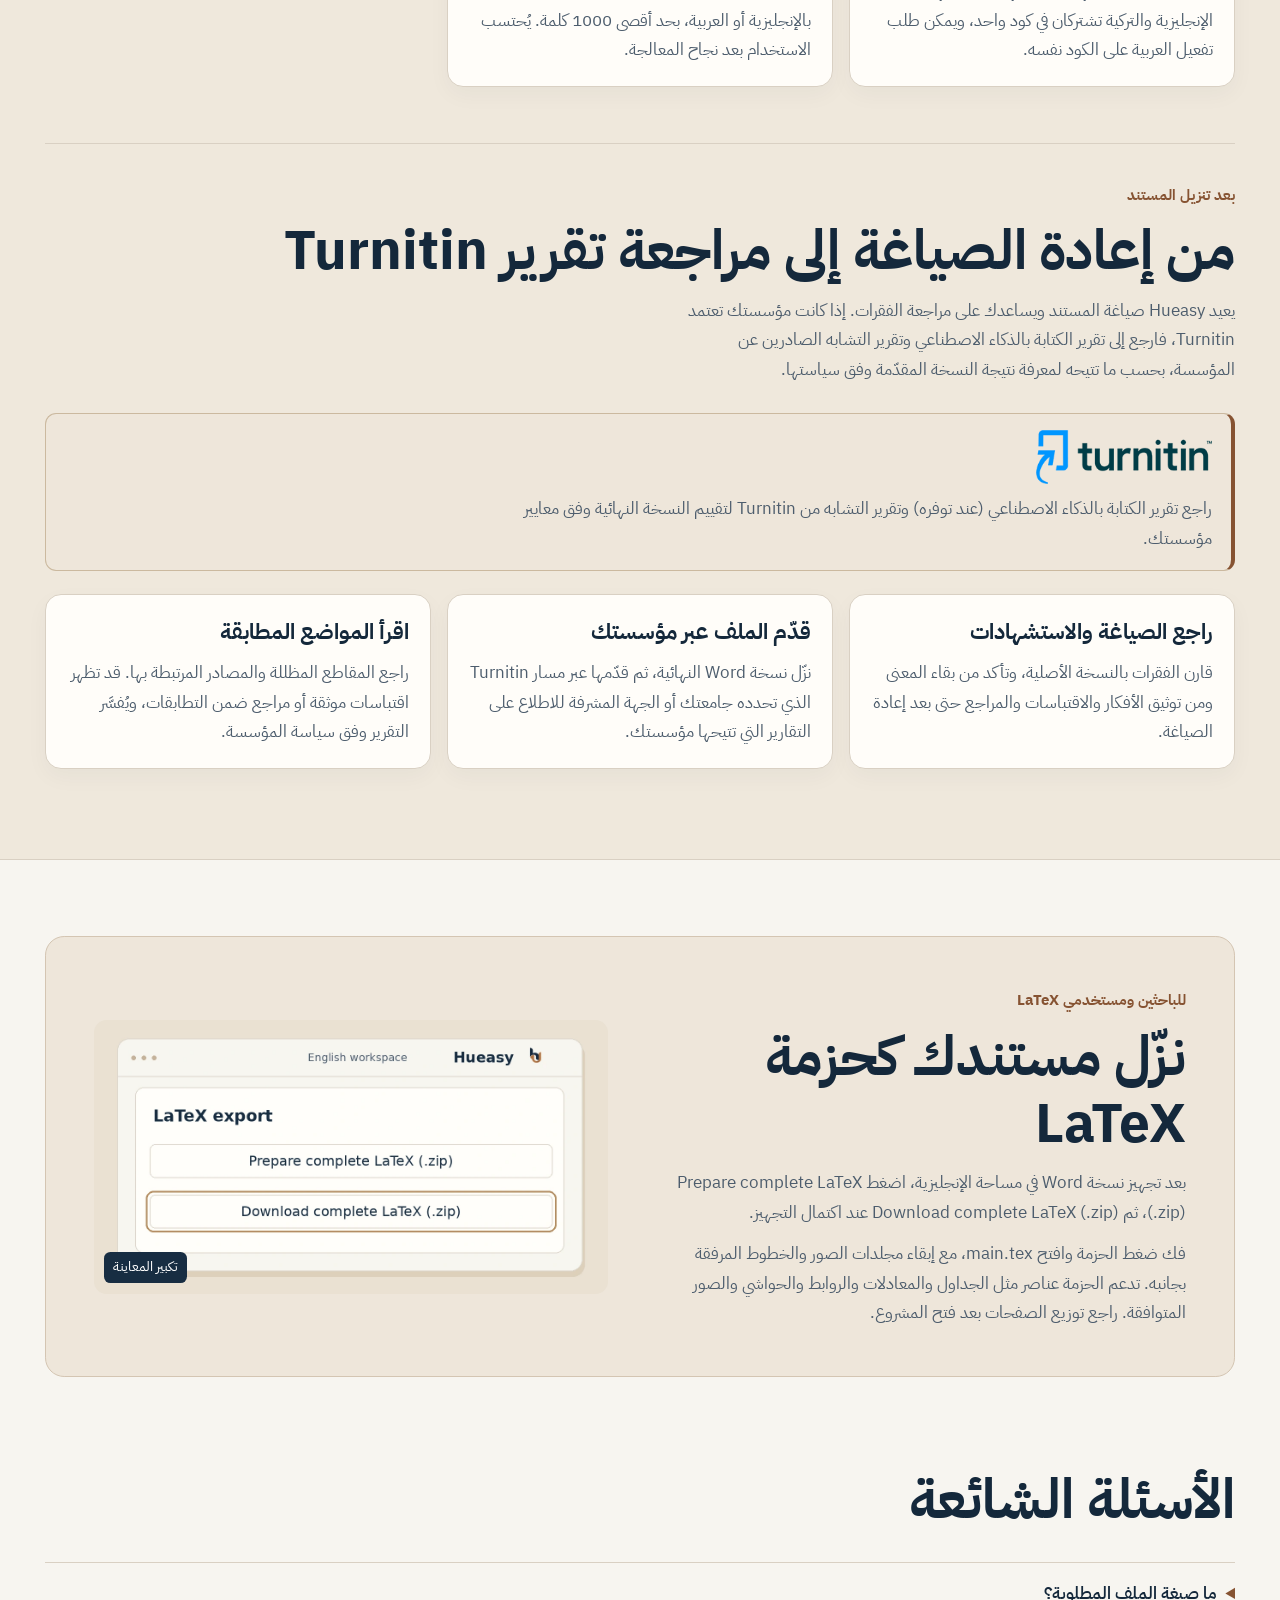
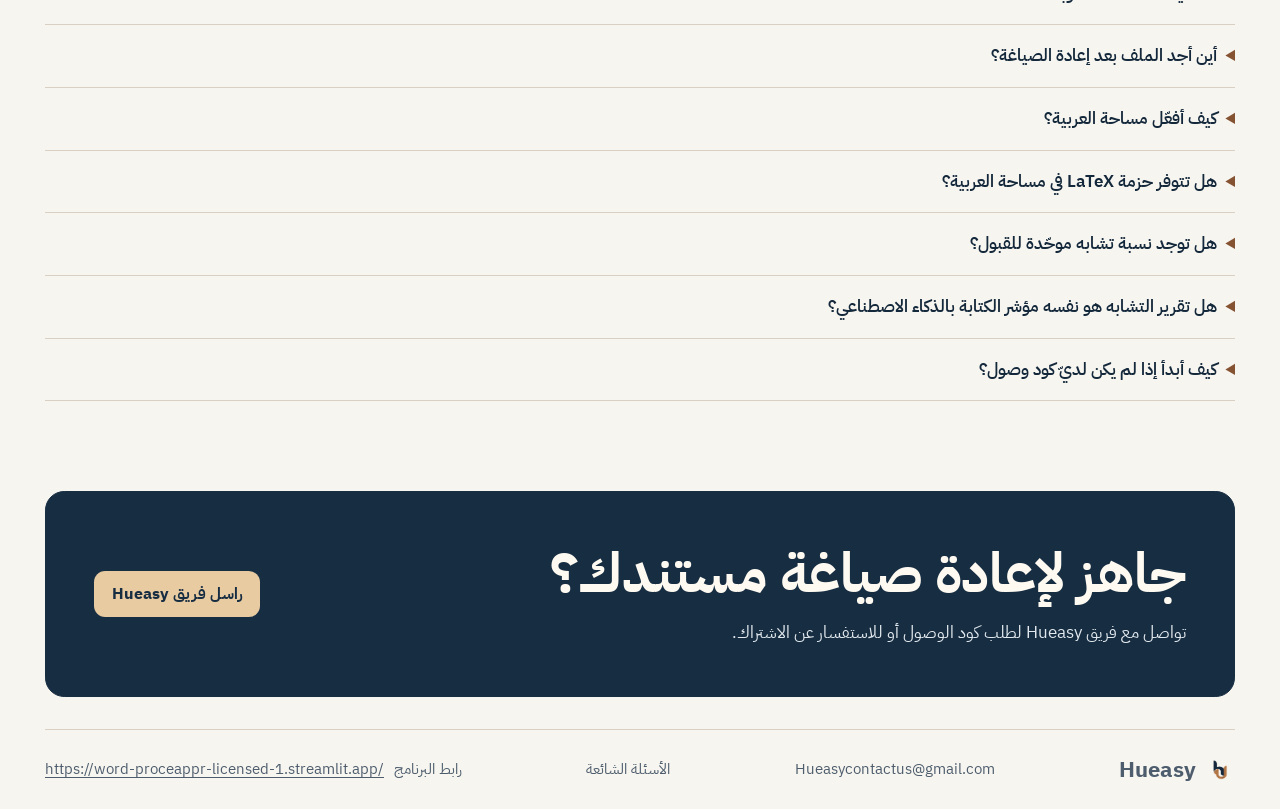
==== commit 703ac0a8: "Clarify both Turnitin reports in the Hueasy guide" ====
--- a/hueasy-guide/index.html
+++ b/hueasy-guide/index.html
@@ -3,8 +3,13 @@
 <head>
 <meta charset="utf-8">
 <meta name="viewport" content="width=device-width,initial-scale=1">
-<meta name="description" content="دليل Hueasy لإعادة صياغة مستندات Word بالعربية والإنجليزية والتركية، مع خيار تصدير LaTeX من مساحة الإنجليزية.">
-<title>Hueasy | إعادة صياغة المستندات</title>
+<meta name="description" content="أعد صياغة النصوص ومستندات Word بالعربية والإنجليزية والتركية مع Hueasy. ارفع ملف DOCX ونزّل النسخة الجديدة بضغطة واحدة، مع خيار تصدير LaTeX.">
+<title>Hueasy | إعادة صياغة النصوص ومستندات Word</title>
+<link rel="canonical" href="https://ahmedzayed12.github.io/hueasy-guide/">
+<link rel="alternate" hreflang="ar" href="https://ahmedzayed12.github.io/hueasy-guide/">
+<link rel="alternate" hreflang="en" href="https://ahmedzayed12.github.io/hueasy-guide/en.html">
+<link rel="alternate" hreflang="x-default" href="https://ahmedzayed12.github.io/hueasy-guide/">
+<script type="application/ld+json">{"@context": "https://schema.org", "@type": "WebPage", "name": "Hueasy | إعادة صياغة النصوص ومستندات Word", "description": "أعد صياغة النصوص ومستندات Word بالعربية والإنجليزية والتركية مع Hueasy. ارفع ملف DOCX ونزّل النسخة الجديدة بضغطة واحدة، مع خيار تصدير LaTeX.", "url": "https://ahmedzayed12.github.io/hueasy-guide/", "inLanguage": "ar", "about": {"@type": "WebApplication", "name": "Hueasy", "url": "https://word-proceappr-licensed-1.streamlit.app/", "inLanguage": ["ar", "en", "tr"]}}</script>
 <link rel="icon" href="mark.png">
 <link rel="alternate" hreflang="en" href="en.html">
 <link rel="stylesheet" href="style.css">
@@ -60,11 +65,11 @@
 <article><h3>كود تجربة لمستند واحد</h3><p>عند توفر كود تجربة، يمكنك معالجة مستند <bdi>Word</bdi> واحد بالإنجليزية أو العربية، بحد أقصى 1000 كلمة. يُحتسب الاستخدام بعد نجاح المعالجة.</p></article>
 </div>
 <section class="feature-turnitin" id="turnitin" aria-labelledby="turnitin-title">
-<div class="section-head"><span class="eyebrow">بعد تنزيل المستند</span><h2 id="turnitin-title">من إعادة الصياغة إلى مراجعة تقرير <bdi>Turnitin</bdi></h2><p>يعيد <bdi>Hueasy</bdi> صياغة المستند ويساعدك على مراجعة الفقرات. إذا كانت مؤسستك تعتمد <bdi>Turnitin</bdi>، فارجع إلى تقرير التشابه الصادر عن المؤسسة لمعرفة نتيجة النسخة المقدّمة وفق سياستها.</p></div>
-<aside class="turnitin-notice" aria-label="إشعار حول Turnitin"><img src="turnitin-logo.png" alt="شعار Turnitin" width="250" height="76" loading="lazy"><p>استخدم تقرير التشابه من <bdi>Turnitin</bdi> للتحقق من استيفاء النسخة النهائية لمعيار القبول الذي تحدده مؤسستك.</p></aside>
+<div class="section-head"><span class="eyebrow">بعد تنزيل المستند</span><h2 id="turnitin-title">من إعادة الصياغة إلى مراجعة تقرير <bdi>Turnitin</bdi></h2><p>يعيد <bdi>Hueasy</bdi> صياغة المستند ويساعدك على مراجعة الفقرات. إذا كانت مؤسستك تعتمد <bdi>Turnitin</bdi>، فارجع إلى تقرير الكتابة بالذكاء الاصطناعي وتقرير التشابه الصادرين عن المؤسسة، بحسب ما تتيحه لمعرفة نتيجة النسخة المقدّمة وفق سياستها.</p></div>
+<aside class="turnitin-notice" aria-label="إشعار حول Turnitin"><img src="turnitin-logo.png" alt="شعار Turnitin" width="250" height="76" loading="lazy"><p>راجع تقرير الكتابة بالذكاء الاصطناعي (عند توفره) وتقرير التشابه من <bdi>Turnitin</bdi> لتقييم النسخة النهائية وفق معايير مؤسستك.</p></aside>
 <div class="cards languages turnitin-steps">
 <article><h3>راجع الصياغة والاستشهادات</h3><p>قارن الفقرات بالنسخة الأصلية، وتأكد من بقاء المعنى ومن توثيق الأفكار والاقتباسات والمراجع حتى بعد إعادة الصياغة.</p></article>
-<article><h3>قدّم الملف عبر مؤسستك</h3><p>نزّل نسخة Word النهائية، ثم قدّمها عبر مسار <bdi>Turnitin</bdi> الذي تحدده جامعتك أو الجهة المشرفة للحصول على التقرير الفعلي.</p></article>
+<article><h3>قدّم الملف عبر مؤسستك</h3><p>نزّل نسخة Word النهائية، ثم قدّمها عبر مسار <bdi>Turnitin</bdi> الذي تحدده جامعتك أو الجهة المشرفة للاطلاع على التقارير التي تتيحها مؤسستك.</p></article>
 <article><h3>اقرأ المواضع المطابقة</h3><p>راجع المقاطع المظللة والمصادر المرتبطة بها. قد تظهر اقتباسات موثقة أو مراجع ضمن التطابقات، ويُفسَّر التقرير وفق سياسة المؤسسة.</p></article>
 </div>
 </section>
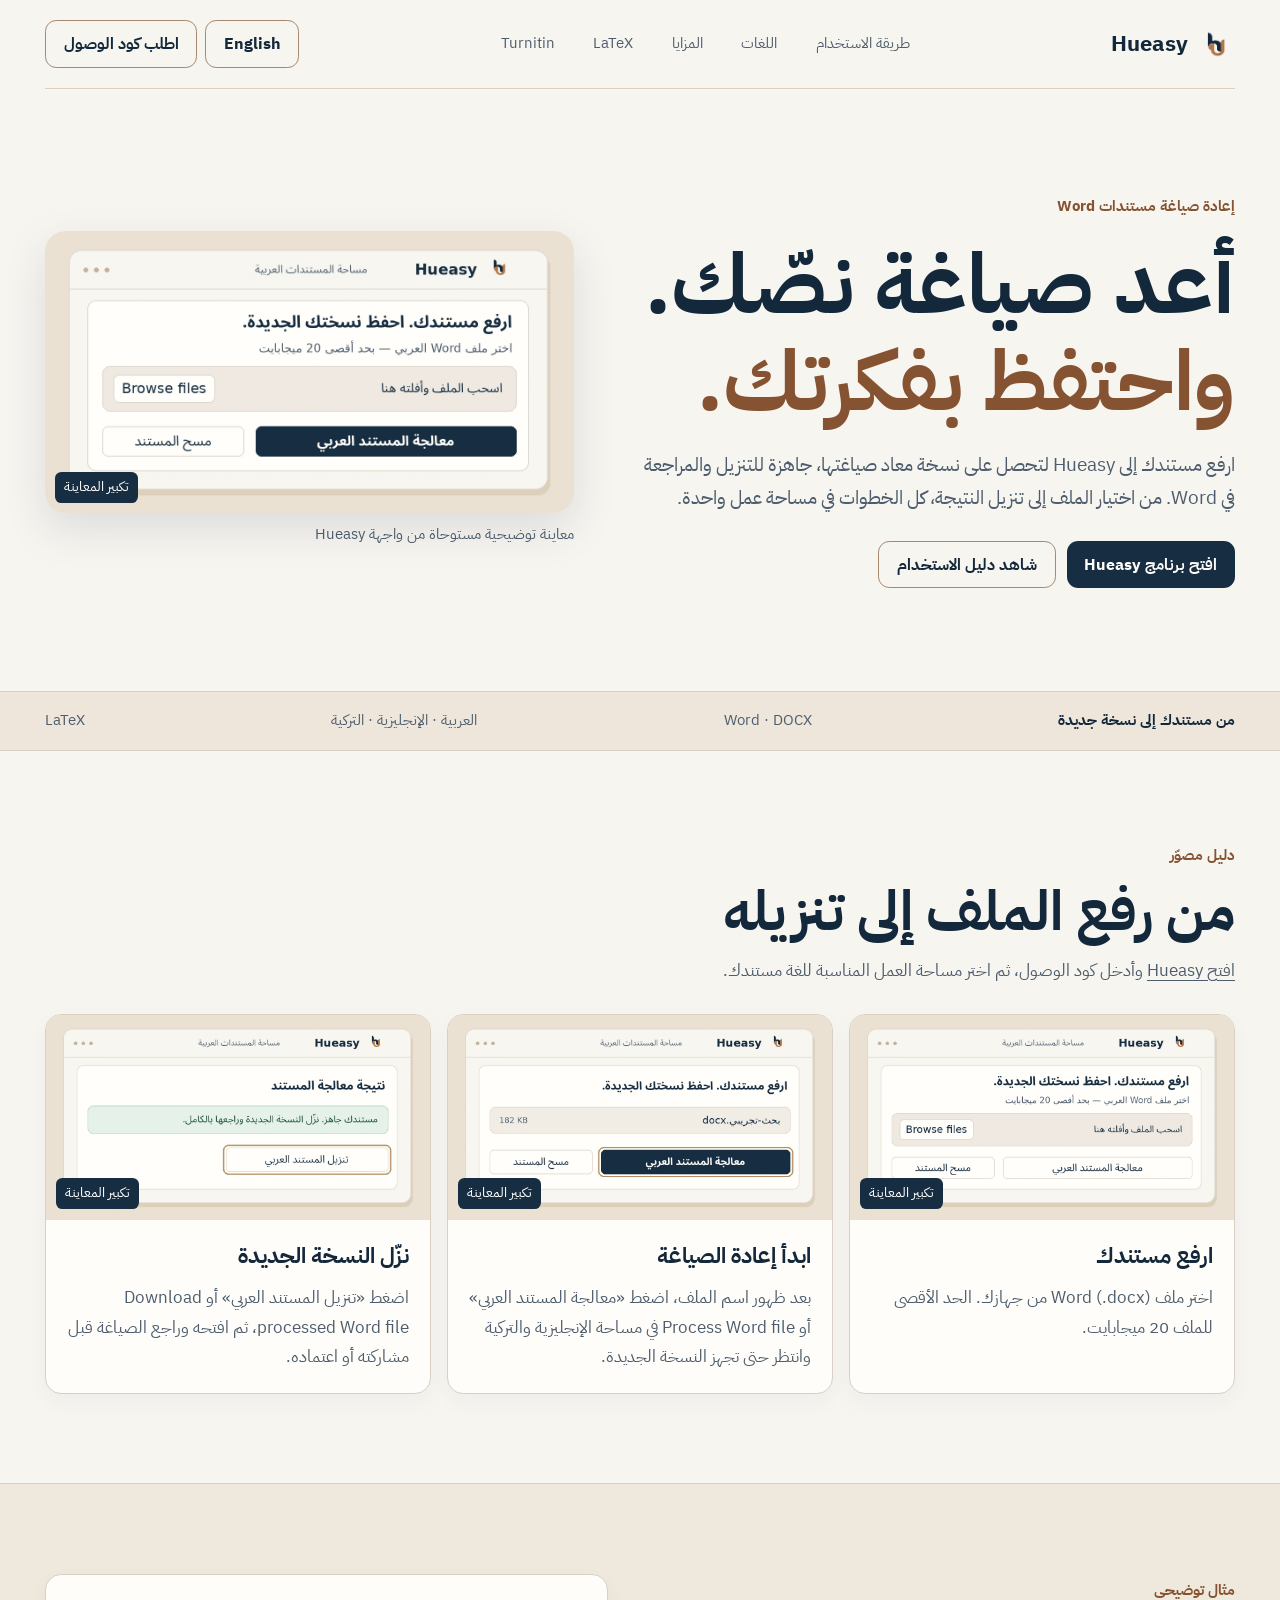
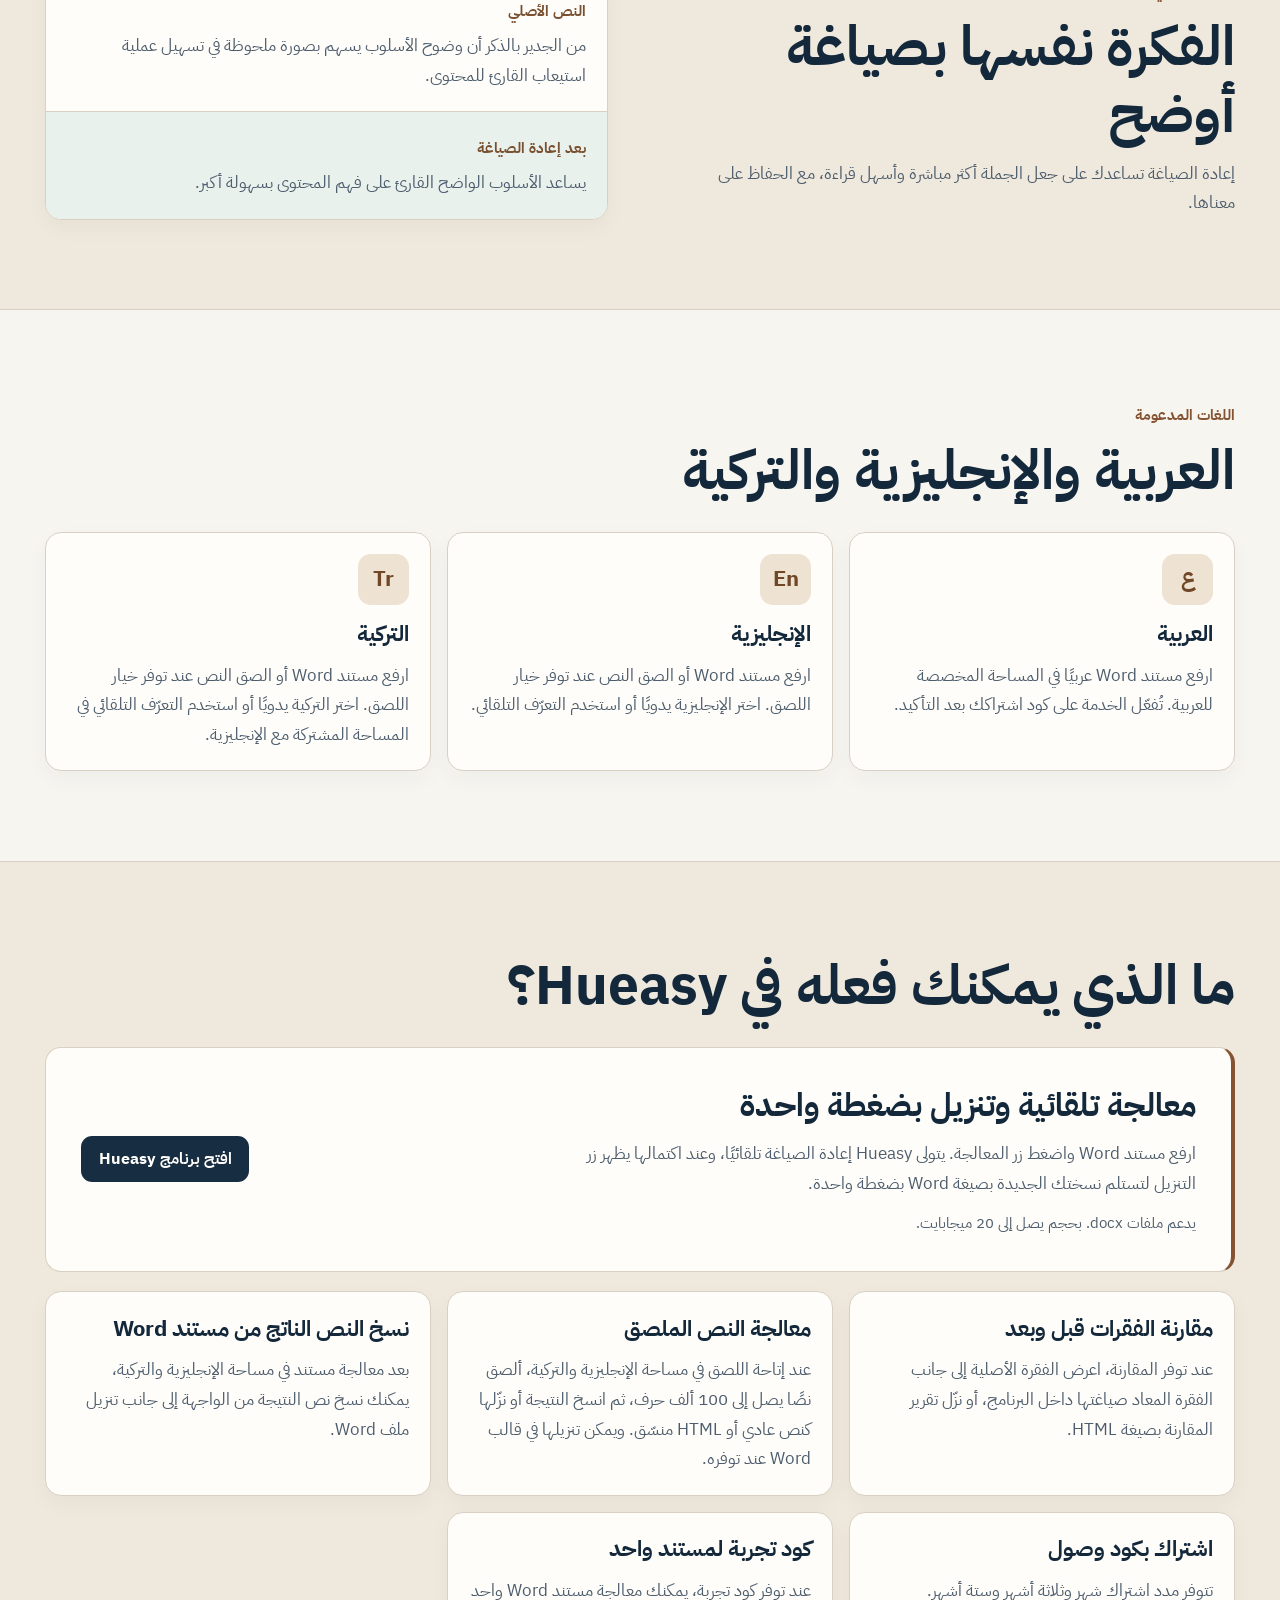
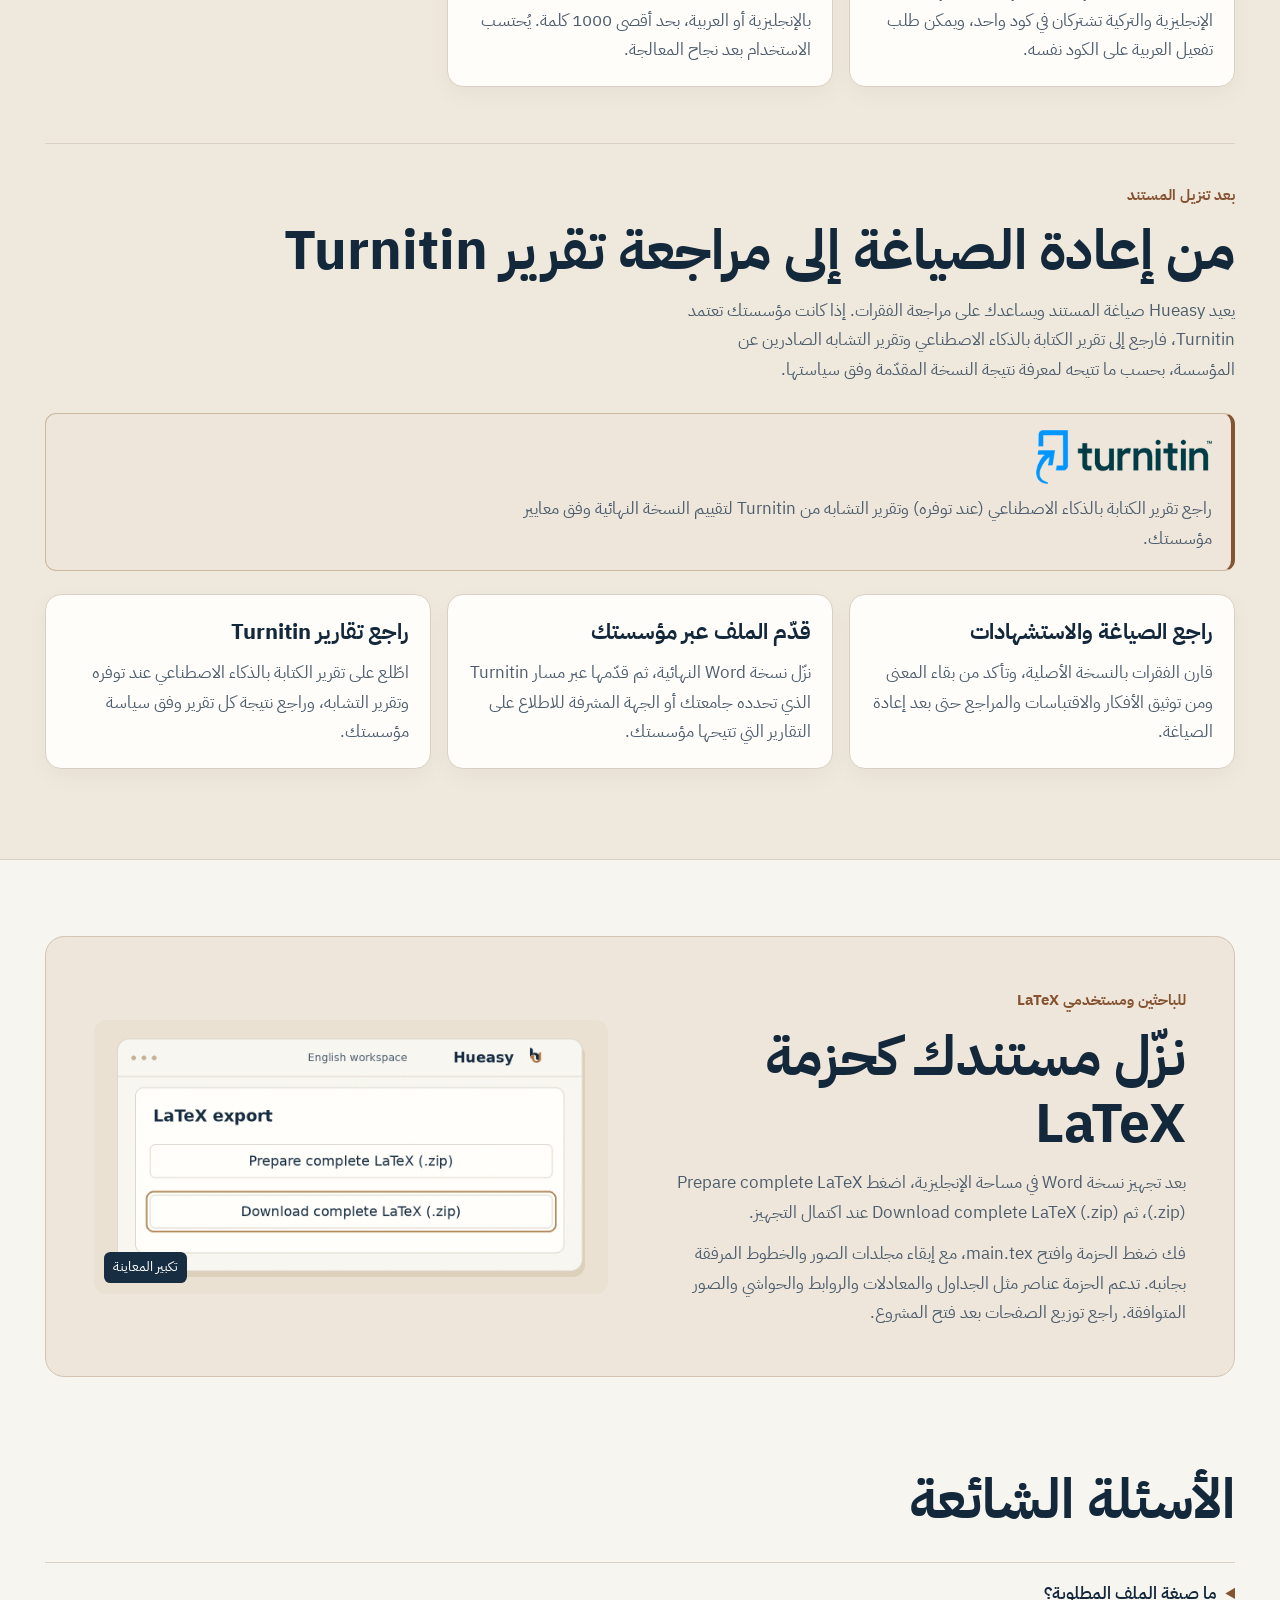
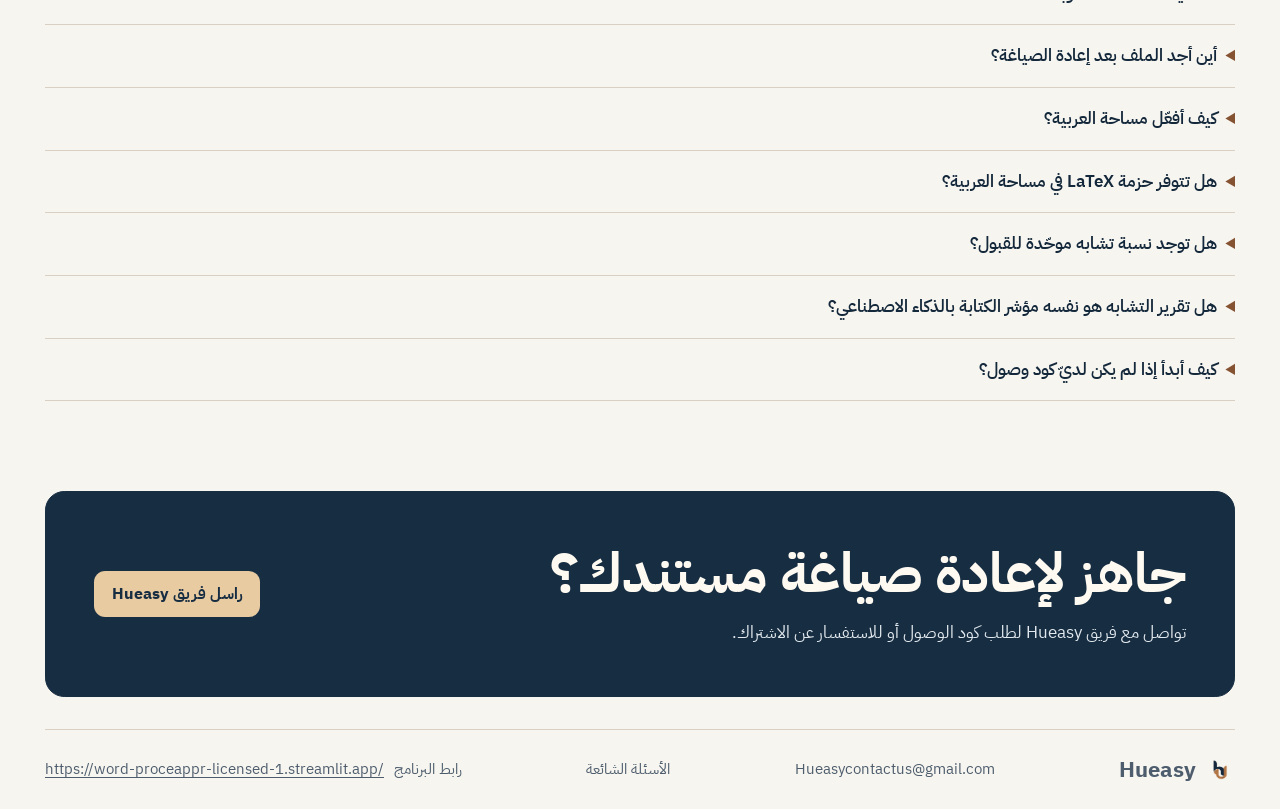
==== commit 07b64376: "Use clear Turnitin report review wording" ====
--- a/hueasy-guide/index.html
+++ b/hueasy-guide/index.html
@@ -70,7 +70,7 @@
 <div class="cards languages turnitin-steps">
 <article><h3>راجع الصياغة والاستشهادات</h3><p>قارن الفقرات بالنسخة الأصلية، وتأكد من بقاء المعنى ومن توثيق الأفكار والاقتباسات والمراجع حتى بعد إعادة الصياغة.</p></article>
 <article><h3>قدّم الملف عبر مؤسستك</h3><p>نزّل نسخة Word النهائية، ثم قدّمها عبر مسار <bdi>Turnitin</bdi> الذي تحدده جامعتك أو الجهة المشرفة للاطلاع على التقارير التي تتيحها مؤسستك.</p></article>
-<article><h3>اقرأ المواضع المطابقة</h3><p>راجع المقاطع المظللة والمصادر المرتبطة بها. قد تظهر اقتباسات موثقة أو مراجع ضمن التطابقات، ويُفسَّر التقرير وفق سياسة المؤسسة.</p></article>
+<article><h3>راجع تقارير <bdi>Turnitin</bdi></h3><p>اطّلع على تقرير الكتابة بالذكاء الاصطناعي عند توفره وتقرير التشابه، وراجع نتيجة كل تقرير وفق سياسة مؤسستك.</p></article>
 </div>
 </section>
 </div></section>
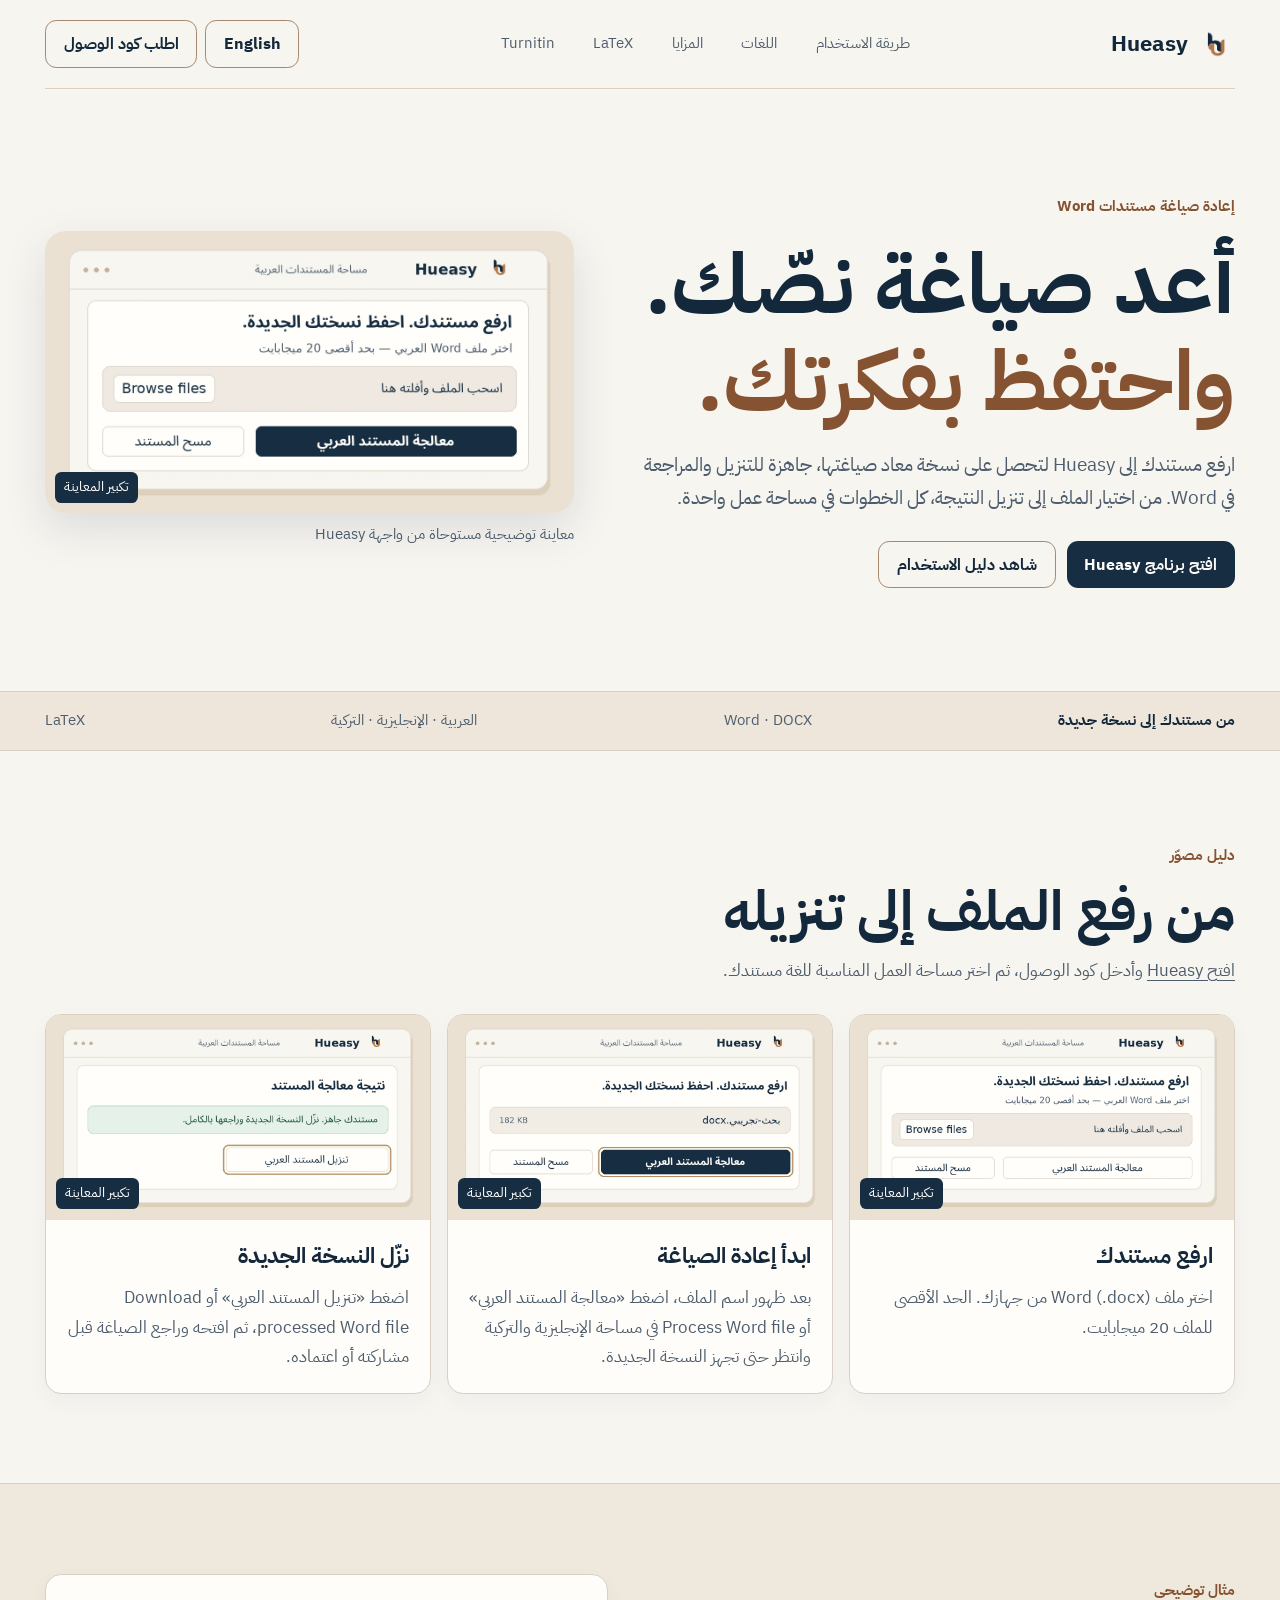
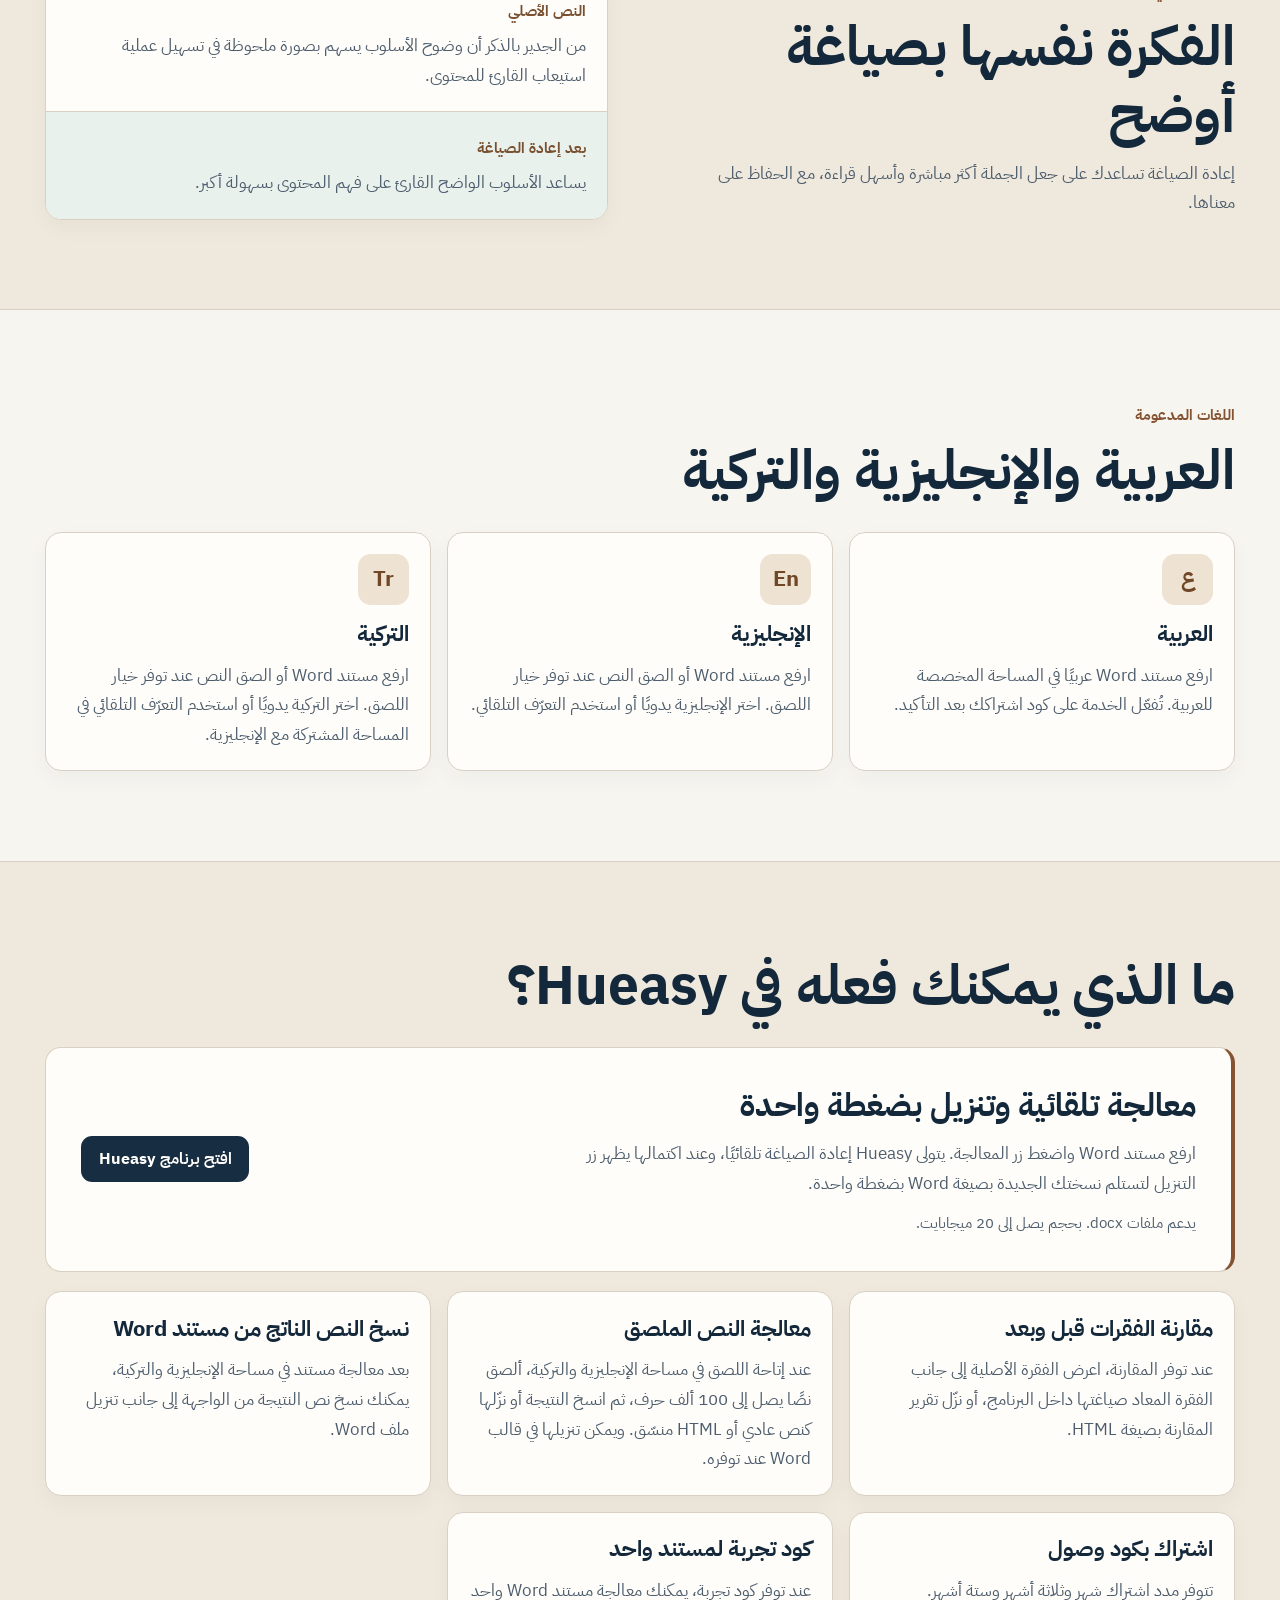
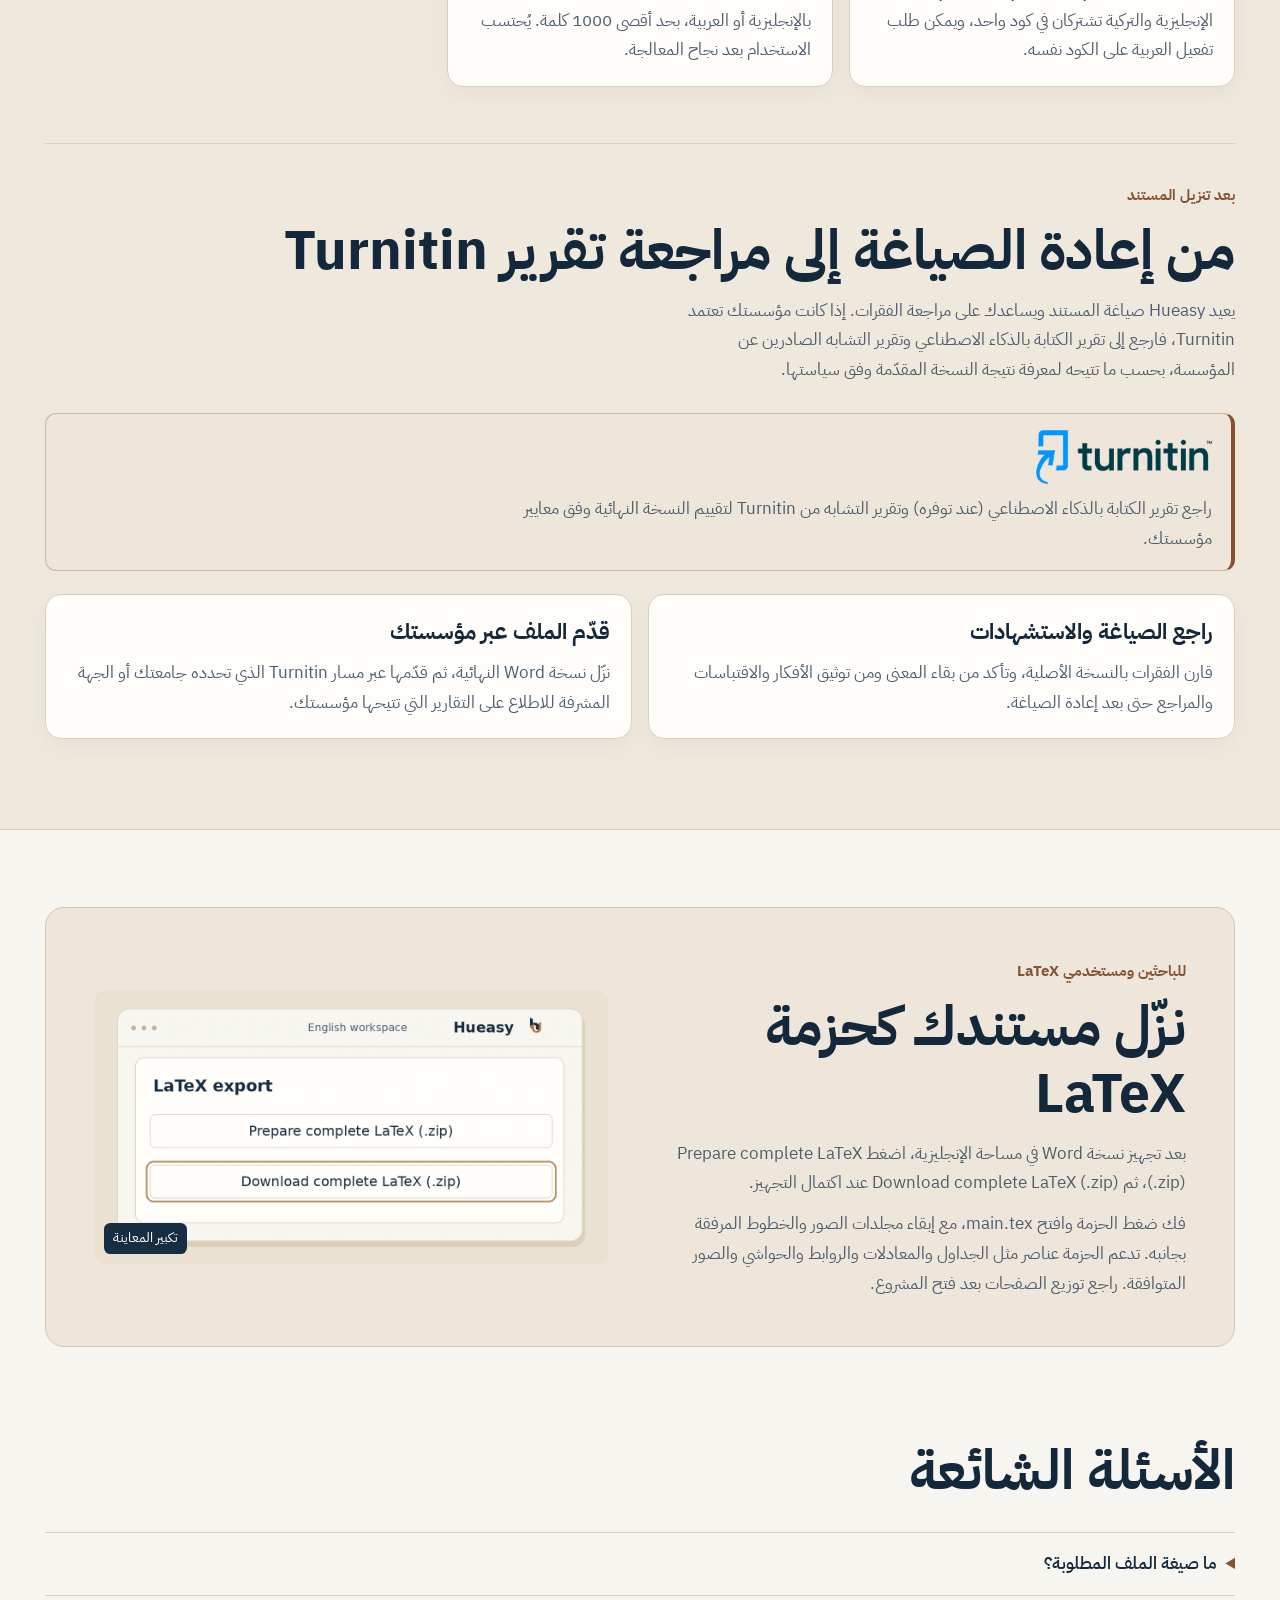
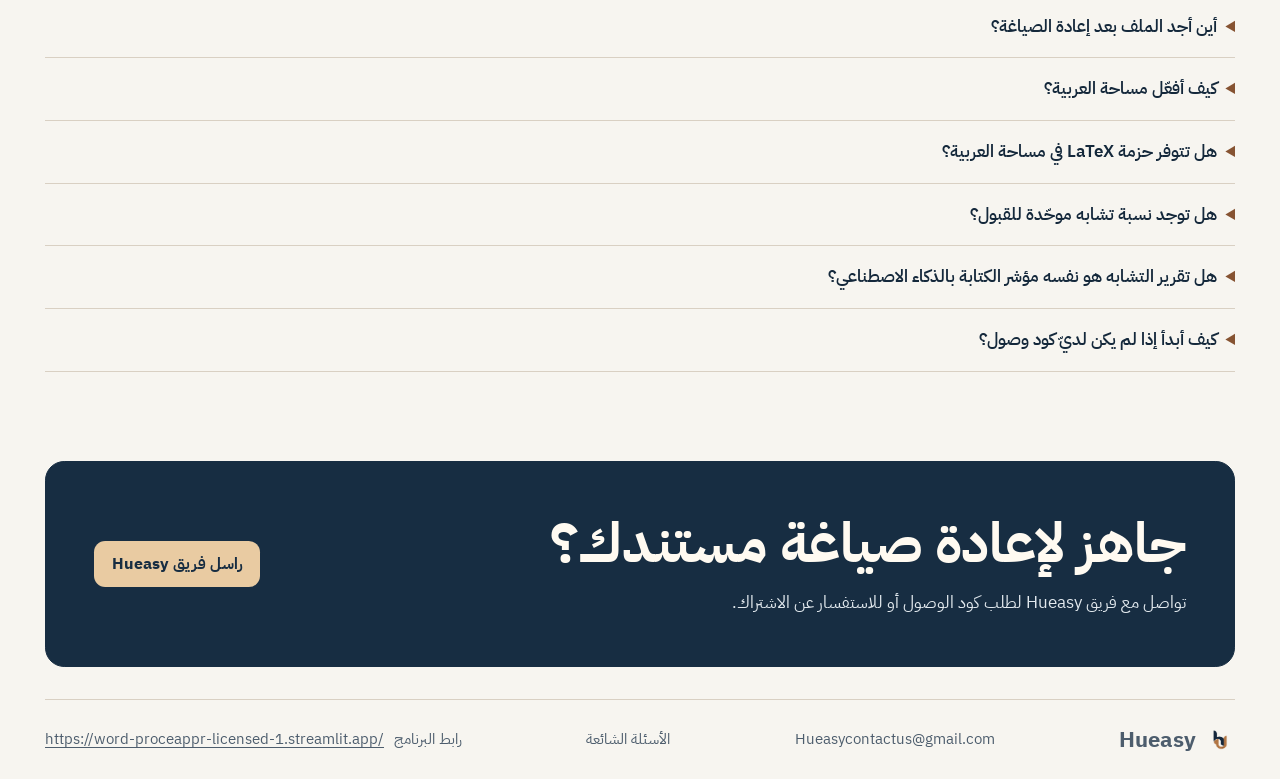
==== commit a0ddba59: "Remove the extra Turnitin workflow step" ====
--- a/hueasy-guide/index.html
+++ b/hueasy-guide/index.html
@@ -70,7 +70,6 @@
 <div class="cards languages turnitin-steps">
 <article><h3>راجع الصياغة والاستشهادات</h3><p>قارن الفقرات بالنسخة الأصلية، وتأكد من بقاء المعنى ومن توثيق الأفكار والاقتباسات والمراجع حتى بعد إعادة الصياغة.</p></article>
 <article><h3>قدّم الملف عبر مؤسستك</h3><p>نزّل نسخة Word النهائية، ثم قدّمها عبر مسار <bdi>Turnitin</bdi> الذي تحدده جامعتك أو الجهة المشرفة للاطلاع على التقارير التي تتيحها مؤسستك.</p></article>
-<article><h3>راجع تقارير <bdi>Turnitin</bdi></h3><p>اطّلع على تقرير الكتابة بالذكاء الاصطناعي عند توفره وتقرير التشابه، وراجع نتيجة كل تقرير وفق سياسة مؤسستك.</p></article>
 </div>
 </section>
 </div></section>
--- a/hueasy-guide/style.css
+++ b/hueasy-guide/style.css
@@ -106,3 +106,7 @@
 @media (max-width: 440px) {
   .header-actions .button { padding-inline: .65rem; font-size: .9rem; }
 }
+
+@media (min-width: 761px) {
+  .turnitin-steps { grid-template-columns: repeat(2, minmax(0, 1fr)); }
+}
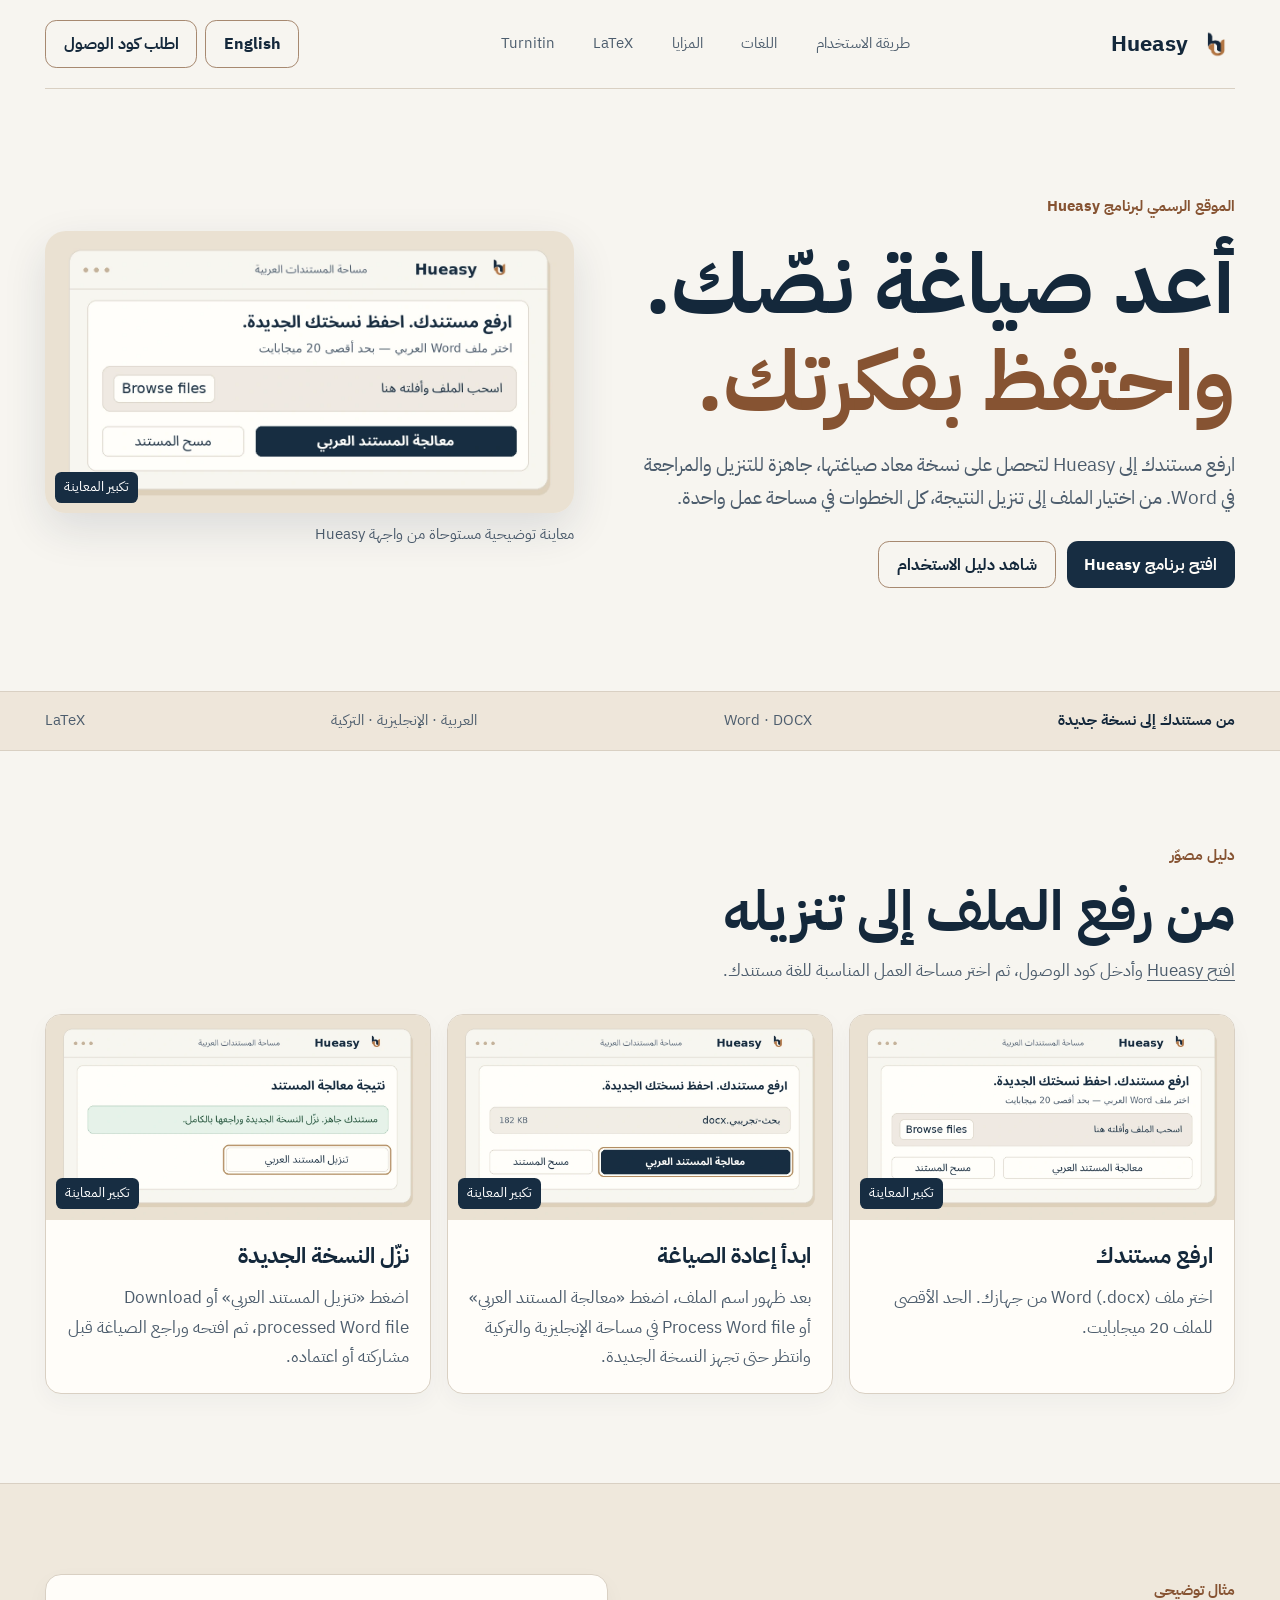
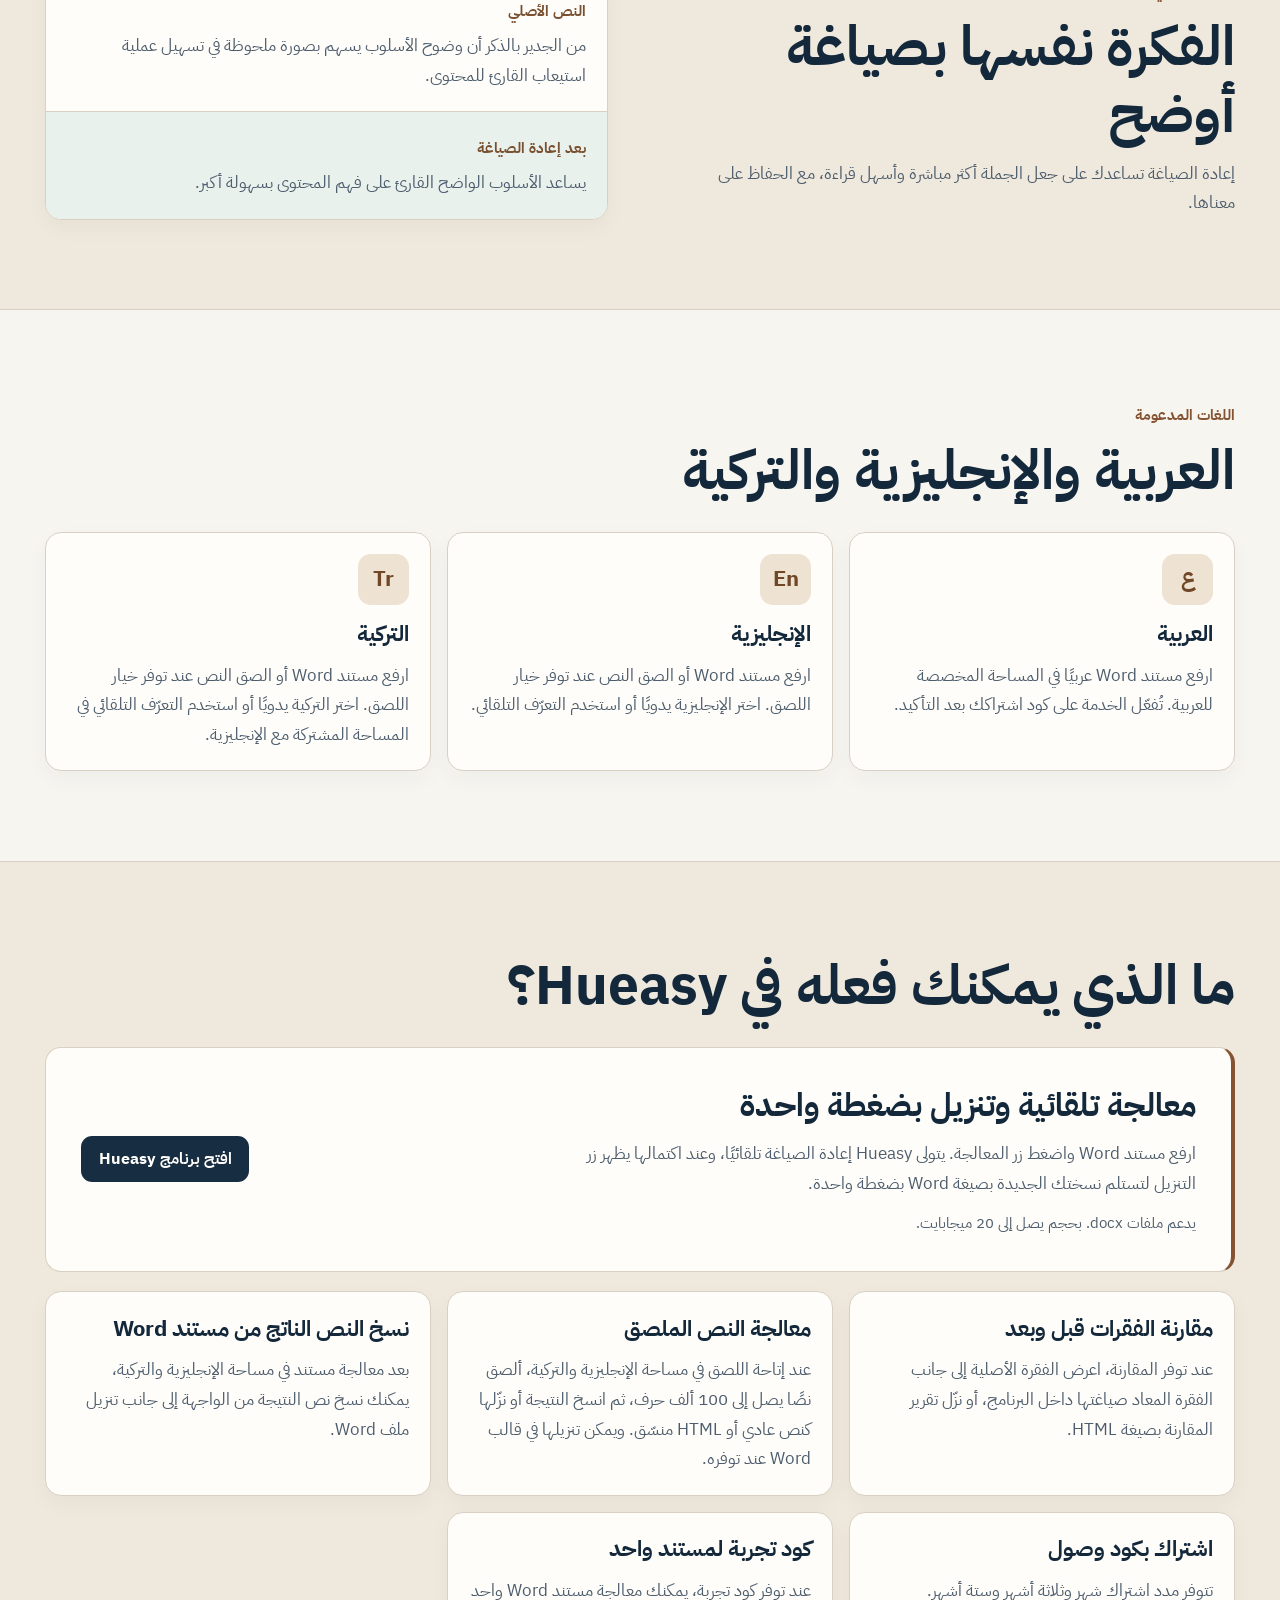
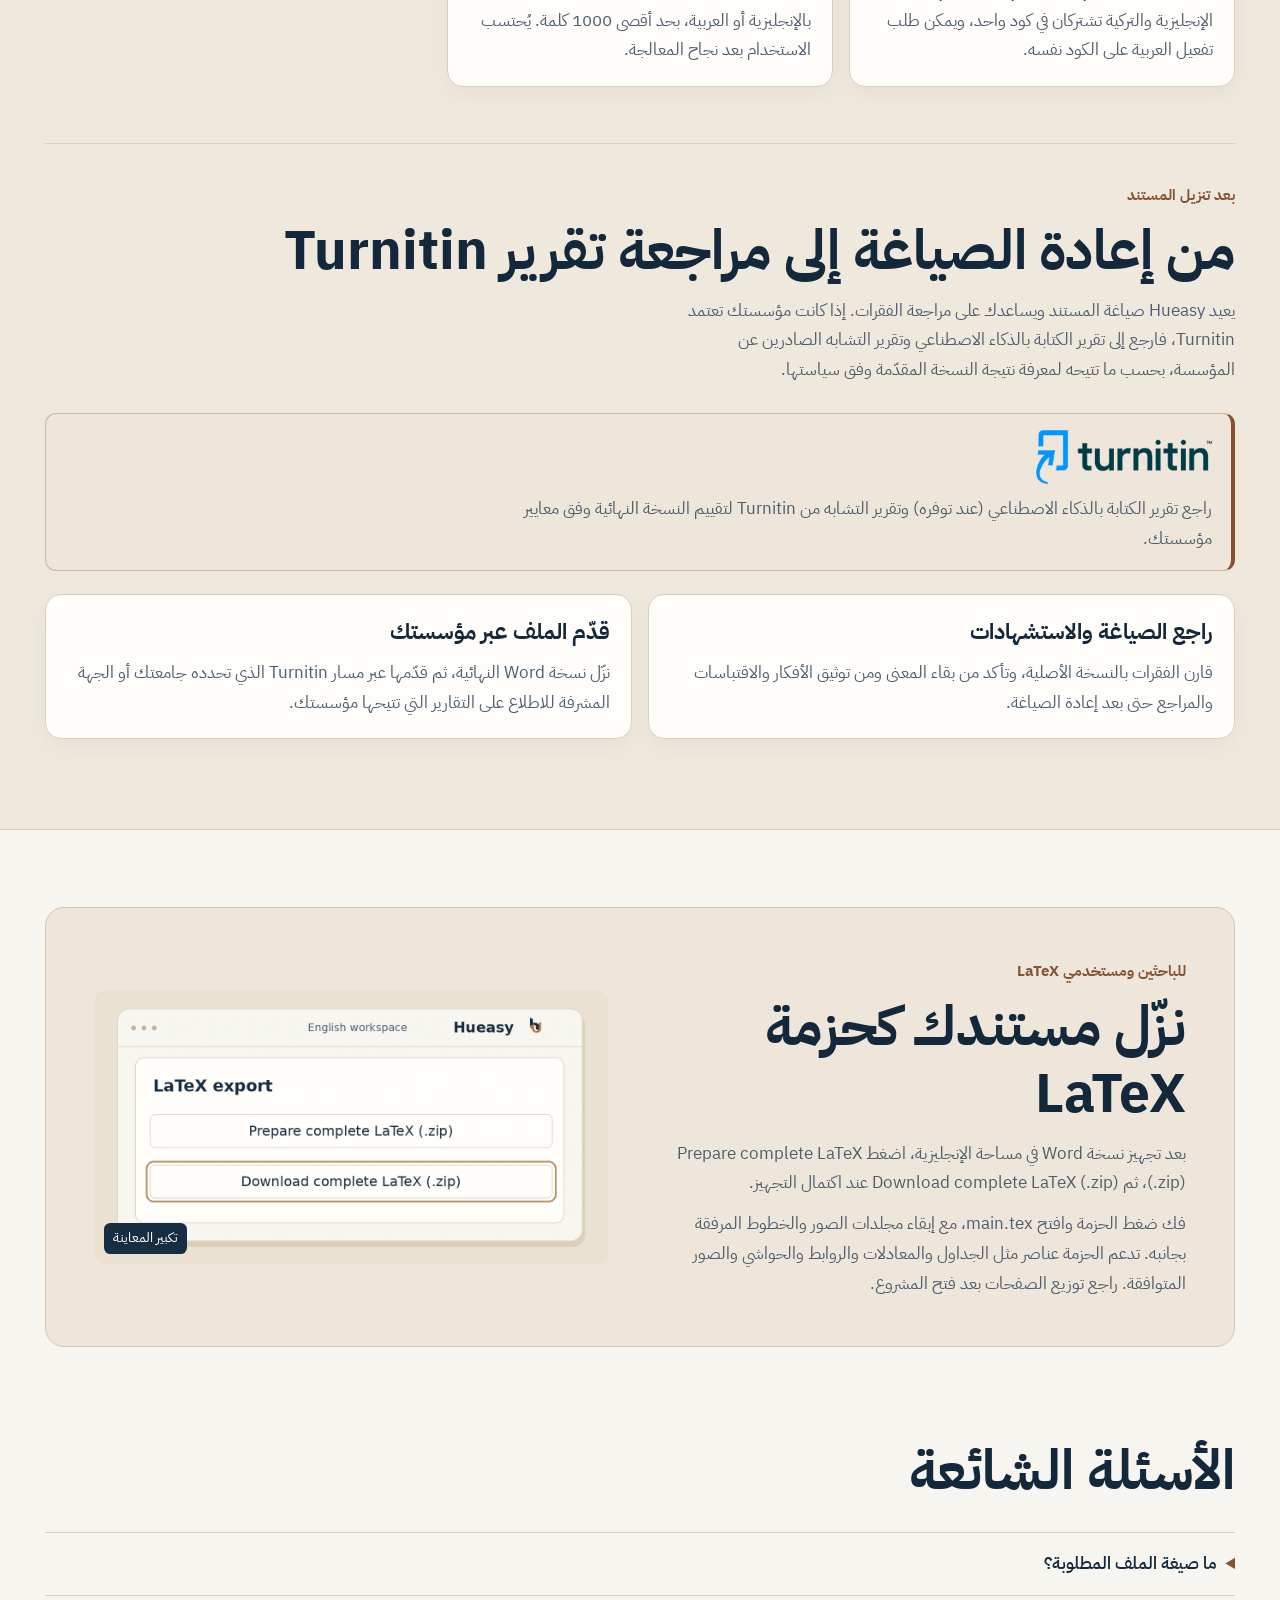
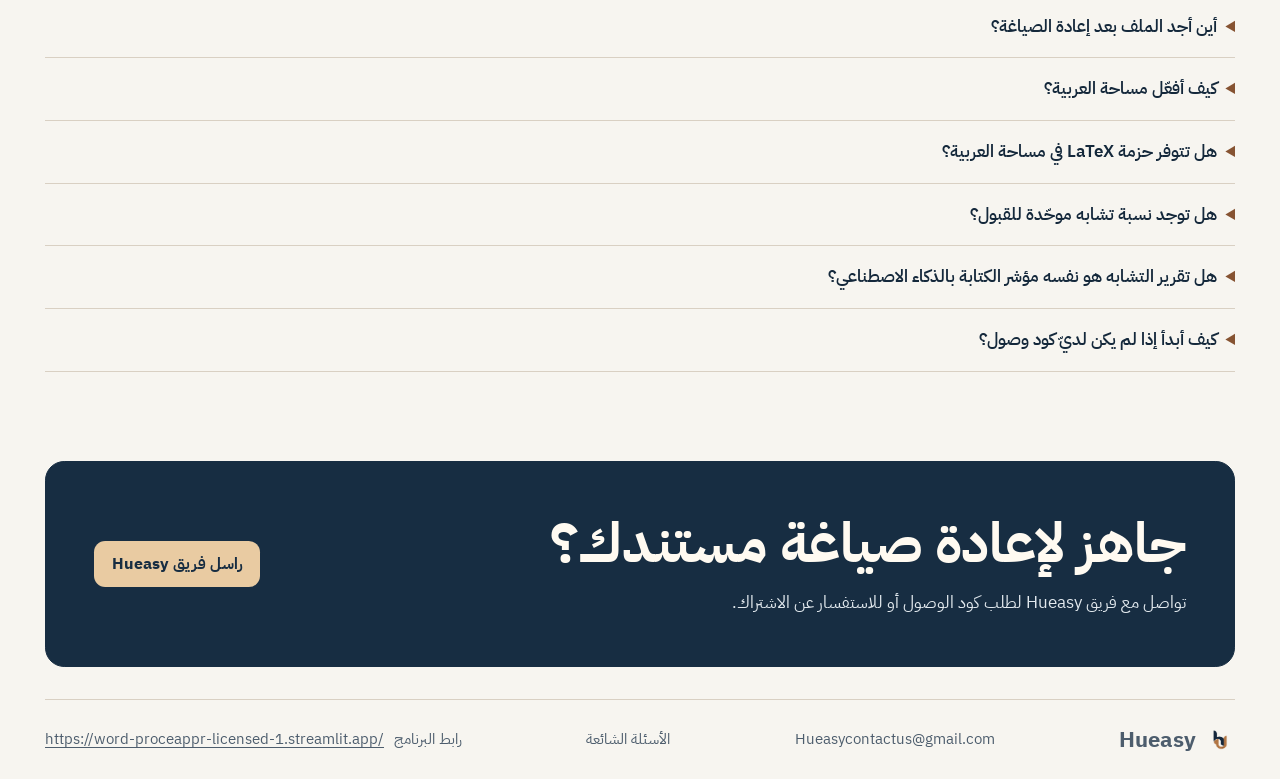
==== commit 46cc4015: "Identify the official Hueasy website in both languages" ====
--- a/hueasy-guide/index.html
+++ b/hueasy-guide/index.html
@@ -3,13 +3,30 @@
 <head>
 <meta charset="utf-8">
 <meta name="viewport" content="width=device-width,initial-scale=1">
-<meta name="description" content="أعد صياغة النصوص ومستندات Word بالعربية والإنجليزية والتركية مع Hueasy. ارفع ملف DOCX ونزّل النسخة الجديدة بضغطة واحدة، مع خيار تصدير LaTeX.">
-<title>Hueasy | إعادة صياغة النصوص ومستندات Word</title>
+<meta name="description" content="برنامج Hueasy لإعادة صياغة مستندات Word (.docx) بدقة أكاديمية عالية للغات العربية والإنجليزية والتركية، مع الحفاظ على المعنى ودعم تصدير LaTeX ومراجعة الفقرات.">
+<title>Hueasy | برنامج إعادة صياغة مستندات Word بالعربية والإنجليزية والتركية</title>
 <link rel="canonical" href="https://ahmedzayed12.github.io/hueasy-guide/">
 <link rel="alternate" hreflang="ar" href="https://ahmedzayed12.github.io/hueasy-guide/">
 <link rel="alternate" hreflang="en" href="https://ahmedzayed12.github.io/hueasy-guide/en.html">
 <link rel="alternate" hreflang="x-default" href="https://ahmedzayed12.github.io/hueasy-guide/">
-<script type="application/ld+json">{"@context": "https://schema.org", "@type": "WebPage", "name": "Hueasy | إعادة صياغة النصوص ومستندات Word", "description": "أعد صياغة النصوص ومستندات Word بالعربية والإنجليزية والتركية مع Hueasy. ارفع ملف DOCX ونزّل النسخة الجديدة بضغطة واحدة، مع خيار تصدير LaTeX.", "url": "https://ahmedzayed12.github.io/hueasy-guide/", "inLanguage": "ar", "about": {"@type": "WebApplication", "name": "Hueasy", "url": "https://word-proceappr-licensed-1.streamlit.app/", "inLanguage": ["ar", "en", "tr"]}}</script>
+<script type="application/ld+json">
+{
+  "@context": "https://schema.org",
+  "@type": "SoftwareApplication",
+  "@id": "https://ahmedzayed12.github.io/hueasy-guide/#software",
+  "name": "Hueasy",
+  "alternateName": "برنامج Hueasy لإعادة الصياغة",
+  "applicationCategory": "EducationalApplication",
+  "operatingSystem": "Web",
+  "url": "https://ahmedzayed12.github.io/hueasy-guide/",
+  "inLanguage": [
+    "ar",
+    "en",
+    "tr"
+  ],
+  "description": "أداة متخصصة في إعادة صياغة مستندات Word باللغات العربية والإنجليزية والتركية مع الحفاظ على المعنى الأصلي ودعم حزم LaTeX."
+}
+</script>
 <link rel="icon" href="mark.png">
 <link rel="alternate" hreflang="en" href="en.html">
 <link rel="stylesheet" href="style.css">
@@ -23,7 +40,7 @@
 </header>
 <main id="main">
 <section class="hero shell" aria-labelledby="title">
-<div><span class="eyebrow">إعادة صياغة مستندات Word</span>
+<div><span class="eyebrow">الموقع الرسمي لبرنامج Hueasy</span>
 <h1 id="title">أعد صياغة نصّك.<br><em>واحتفظ بفكرتك.</em></h1>
 <p>ارفع مستندك إلى <bdi>Hueasy</bdi> لتحصل على نسخة معاد صياغتها، جاهزة للتنزيل والمراجعة في <bdi>Word</bdi>. من اختيار الملف إلى تنزيل النتيجة، كل الخطوات في مساحة عمل واحدة.</p>
 <div class="hero-actions"><a class="button primary" href="https://word-proceappr-licensed-1.streamlit.app/">افتح برنامج Hueasy</a><a class="button outline" href="#guide">شاهد دليل الاستخدام</a></div>
